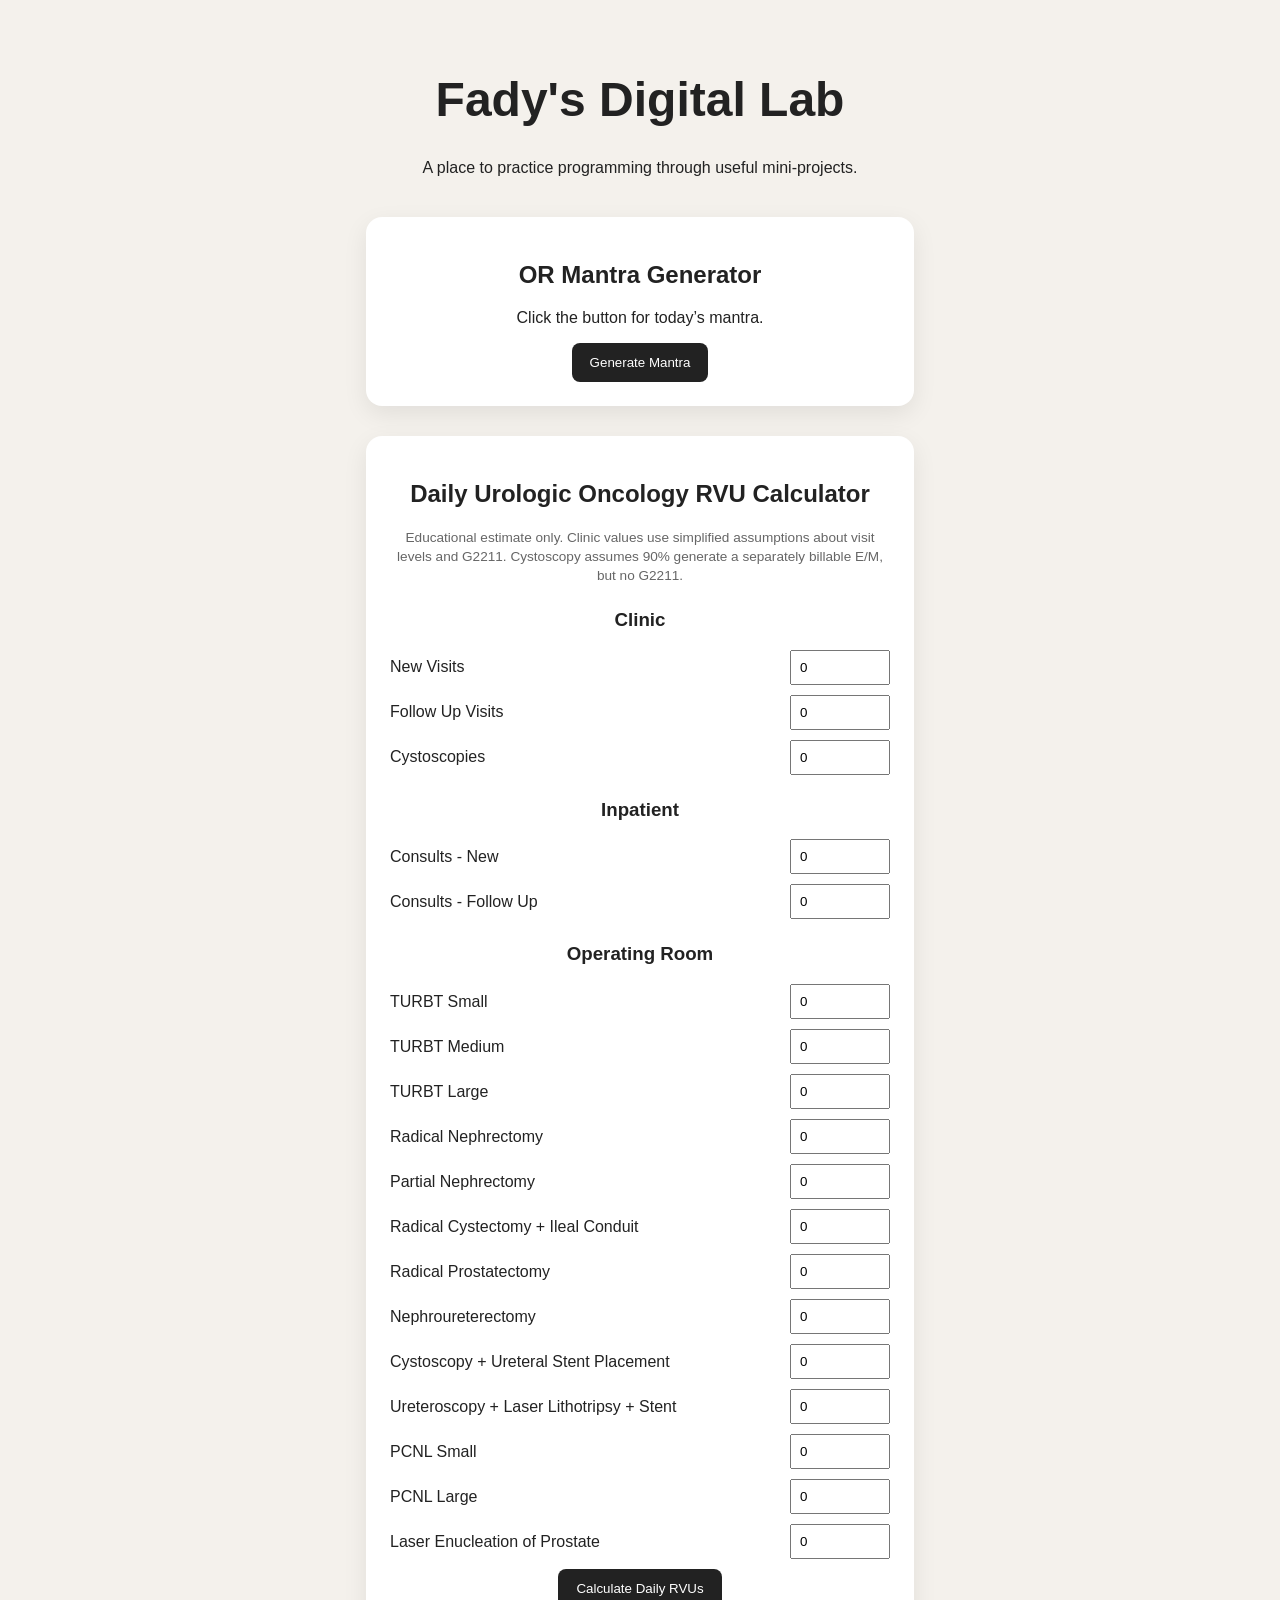
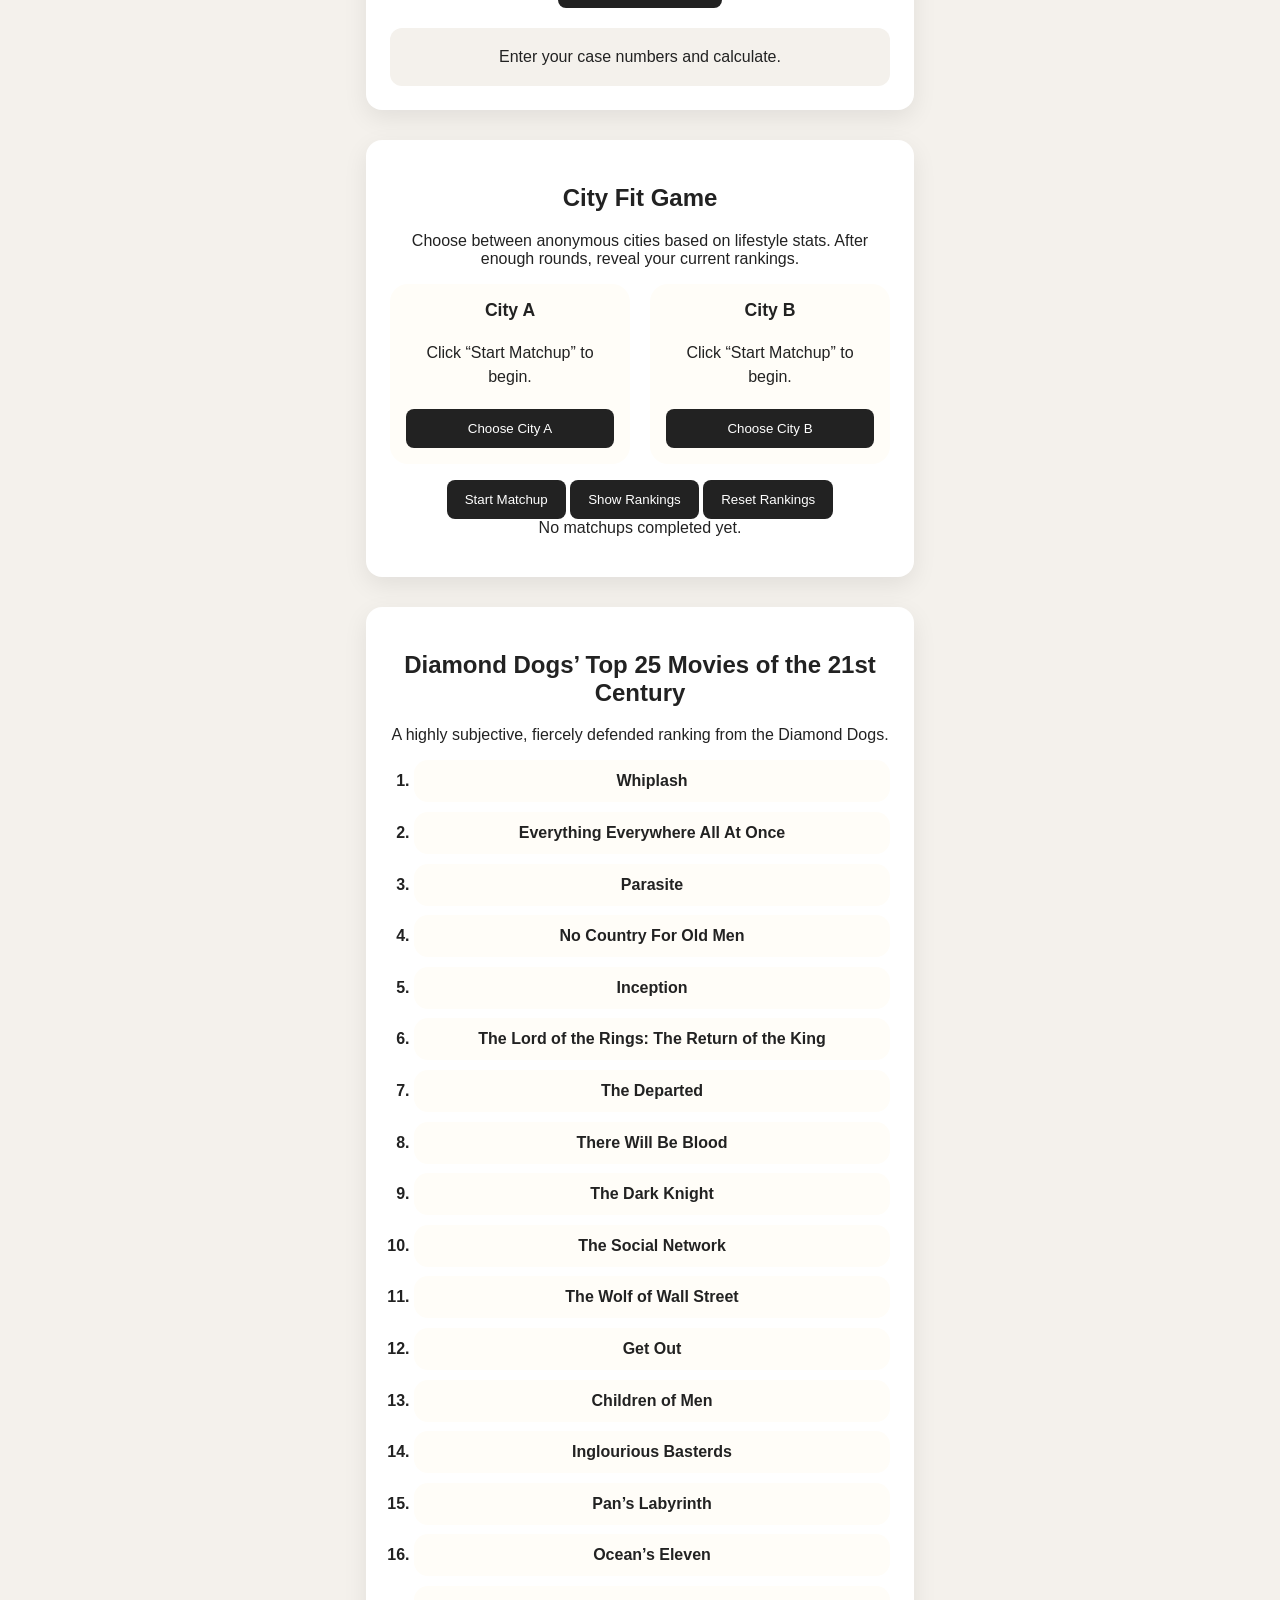
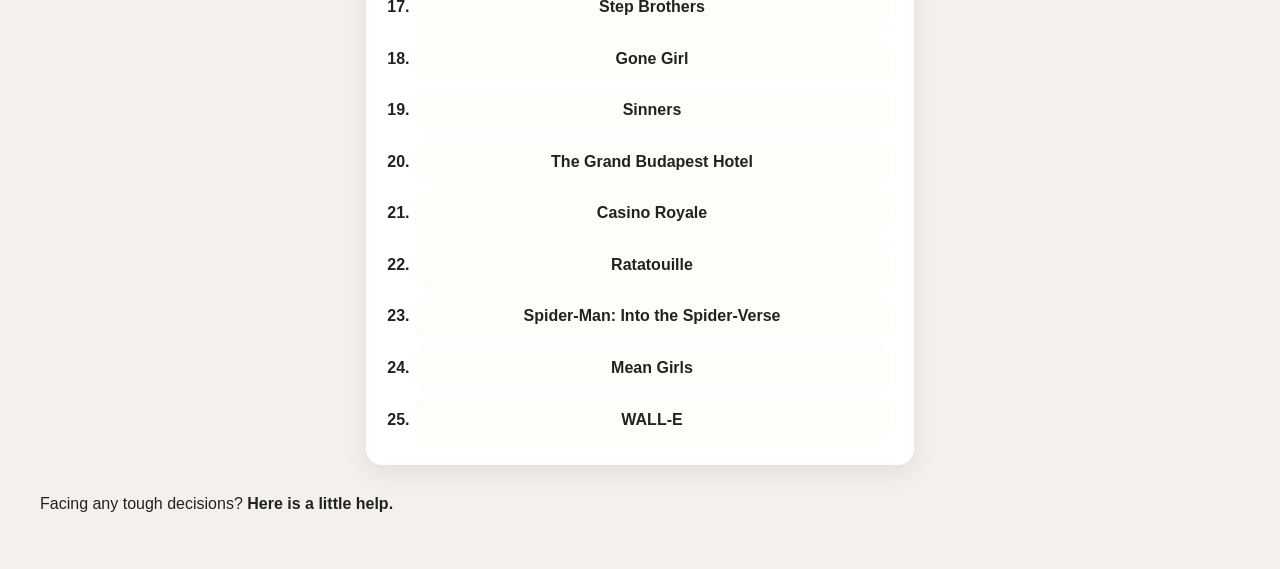
==== index.html @ 4822ea67 "Added Stent and Diamond Dogs Movies" ====
<!DOCTYPE html>
<html lang="en">
<head>
  <meta charset="UTF-8" />
  <meta name="viewport" content="width=device-width, initial-scale=1.0" />
  <title>Fady's Digital Lab</title>
  <link rel="stylesheet" href="styles.css" />
</head>
<body>
  <header>
    <h1>Fady's Digital Lab</h1>
    <p>A place to practice programming through useful mini-projects.</p>
  </header>

  <main>
<!--Mantra generator card -->
    <section class="card">
       <h2>OR Mantra Generator</h2>
       <img id="mantraImage" style="display: none;" width="300" />
       <p id="mantra">Click the button for today’s mantra.</p>
       <button onclick="generateMantra()">Generate Mantra</button>
    </section>
<!--Urologic Oncology Daily RVU Calculator card -->
    <section class="card">
  <h2>Daily Urologic Oncology RVU Calculator</h2>

  <p class="disclaimer">
    Educational estimate only. Clinic values use simplified assumptions about visit levels and G2211.
    Cystoscopy assumes 90% generate a separately billable E/M, but no G2211.
  </p>

  <h3>Clinic</h3>

  <div class="rvu-row">
    <label for="newVisits">New Visits</label>
    <input type="number" id="newVisits" value="0" min="0">
  </div>

  <div class="rvu-row">
    <label for="followUps">Follow Up Visits</label>
    <input type="number" id="followUps" value="0" min="0">
  </div>

  <div class="rvu-row">
    <label for="cystos">Cystoscopies</label>
    <input type="number" id="cystos" value="0" min="0">
  </div>

  <h3>Inpatient</h3>

  <div class="rvu-row">
    <label for="newConsults">Consults - New</label>
    <input type="number" id="newConsults" value="0" min="0">
  </div>

  <div class="rvu-row">
    <label for="followConsults">Consults - Follow Up</label>
    <input type="number" id="followConsults" value="0" min="0">
  </div>

  <h3>Operating Room</h3>

<div class="rvu-row">
  <label for="turbtSmall">TURBT Small</label>
  <input type="number" id="turbtSmall" value="0" min="0">
</div>

<div class="rvu-row">
  <label for="turbtMedium">TURBT Medium</label>
  <input type="number" id="turbtMedium" value="0" min="0">
</div>

<div class="rvu-row">
  <label for="turbtLarge">TURBT Large</label>
  <input type="number" id="turbtLarge" value="0" min="0">
</div>

<div class="rvu-row">
  <label for="radicalNeph">Radical Nephrectomy</label>
  <input type="number" id="radicalNeph" value="0" min="0">
</div>

<div class="rvu-row">
  <label for="partialNeph">Partial Nephrectomy</label>
  <input type="number" id="partialNeph" value="0" min="0">
</div>

<div class="rvu-row">
  <label for="cystectomy">Radical Cystectomy + Ileal Conduit</label>
  <input type="number" id="cystectomy" value="0" min="0">
</div>

<div class="rvu-row">
  <label for="prostatectomy">Radical Prostatectomy</label>
  <input type="number" id="prostatectomy" value="0" min="0">
</div>

<div class="rvu-row">
  <label for="nephroureterectomy">Nephroureterectomy</label>
  <input type="number" id="nephroureterectomy" value="0" min="0">
</div>

<div class="rvu-row">
  <label for="cystoscopyUreteralStent">Cystoscopy + Ureteral Stent Placement</label>
  <input type="number" id="cystoscopyUreteralStent" value="0" min="0">
</div>

<div class="rvu-row">
  <label for="ureteroscopyLaser">Ureteroscopy + Laser Lithotripsy + Stent</label>
  <input type="number" id="ureteroscopyLaser" value="0" min="0">
</div>

<div class="rvu-row">
  <label for="pcnlSmall">PCNL Small</label>
  <input type="number" id="pcnlSmall" value="0" min="0">
</div>

<div class="rvu-row">
  <label for="pcnlLarge">PCNL Large</label>
  <input type="number" id="pcnlLarge" value="0" min="0">
</div>

<div class="rvu-row">
  <label for="laserEnucleation">Laser Enucleation of Prostate</label>
  <input type="number" id="laserEnucleation" value="0" min="0">
</div>
  <button onclick="calculateDailyRVUs()">Calculate Daily RVUs</button>
 
  <div id="dailyRVUResult" class="result-box">
    Enter your case numbers and calculate.
  </div>

</section>

<!-- City Fit Game: anonymous head-to-head city comparison -->
<section class="card city-game-card">
  <div class="card-header">
    <div>
      <h2>City Fit Game</h2>
      <p class="muted">
        Choose between anonymous cities based on lifestyle stats. After enough rounds, reveal your current rankings.
      </p>
    </div>
  </div>

  <div class="city-matchup">
    <div class="city-option">
      <h3>City A</h3>
      <div id="city-a-stats" class="city-stats">
        Click “Start Matchup” to begin.
      </div>
      <button id="choose-city-a-btn" type="button" disabled>Choose City A</button>
    </div>

    <div class="city-option">
      <h3>City B</h3>
      <div id="city-b-stats" class="city-stats">
        Click “Start Matchup” to begin.
      </div>
      <button id="choose-city-b-btn" type="button" disabled>Choose City B</button>
    </div>
  </div>

  <div class="button-row">
    <button id="start-city-matchup-btn" type="button">Start Matchup</button>

    <button id="show-city-results-btn" class="secondary-button" type="button">
      Show Rankings
    </button>

    <button id="reset-city-game-btn" class="danger-button" type="button">
     Reset Rankings
    </button>
  </div>

  <div id="city-game-status" class="empty-state">
    No matchups completed yet.
  </div>

  <div id="city-results" class="city-results hidden"></div>
</section>

  </main>

    <script src="app.js"></script>
</body>

<!-- Diamond Dogs movie ranking card -->
 <section class="card movie-ranking-card">
  <div class="card-header">
    <div>
      <h2>Diamond Dogs’ Top 25 Movies of the 21st Century</h2>
      <p class="muted">
        A highly subjective, fiercely defended ranking from the Diamond Dogs.
      </p>
    </div>
  </div>

  <ol class="movie-ranking-list">
    <li><span>Whiplash</span></li>
    <li><span>Everything Everywhere All At Once</span></li>
    <li><span>Parasite</span></li>
    <li><span>No Country For Old Men</span></li>
    <li><span>Inception</span></li>
    <li><span>The Lord of the Rings: The Return of the King</span></li>
    <li><span>The Departed</span></li>
    <li><span>There Will Be Blood</span></li>
    <li><span>The Dark Knight</span></li>
    <li><span>The Social Network</span></li>
    <li><span>The Wolf of Wall Street</span></li>
    <li><span>Get Out</span></li>
    <li><span>Children of Men</span></li>
    <li><span>Inglourious Basterds</span></li>
    <li><span>Pan’s Labyrinth</span></li>
    <li><span>Ocean’s Eleven</span></li>
    <li><span>Step Brothers</span></li>
    <li><span>Gone Girl</span></li>
    <li><span>Sinners</span></li>
    <li><span>The Grand Budapest Hotel</span></li>
    <li><span>Casino Royale</span></li>
    <li><span>Ratatouille</span></li>
    <li><span>Spider-Man: Into the Spider-Verse</span></li>
    <li><span>Mean Girls</span></li>
    <li><span>WALL-E</span></li>
  </ol>
</section>

<footer class="site-footer">
  <div class="container">
    <p>Facing any tough decisions? 
      <a href="https://decision-lab.fadybaky-1.workers.dev/" target="_blank" rel="noopener noreferrer">
        Here is a little help.
      </a>
    </p> 
  </div>



</footer>
</html>
---- styles.css ----
body {
  font-family: Arial, sans-serif;
  background: #f4f1ec;
  color: #222;
  margin: 0;
  padding: 40px;
}

header {
  text-align: center;
  margin-bottom: 40px;
}

h1 {
  font-size: 3rem;
}

.card {
  background: white;
  max-width: 500px;
  margin: 30px auto;   /* ← THIS is the key line */
  padding: 24px;
  border-radius: 16px;
  box-shadow: 0 8px 24px rgba(0, 0, 0, 0.08);
  text-align: center;
}

button {
  padding: 12px 18px;
  border: none;
  border-radius: 8px;
  background: #222;
  color: white;
  cursor: pointer;
}

button:hover {
  background: #444;
}

#mantraImage {
  display: block;
  margin: 0 auto;
  width: 100%;
  max-width: 300px;
  border-radius: 12px;
  margin-bottom: 15px;
}

.rvu-row {
  display: flex;
  justify-content: space-between;
  align-items: center;
  gap: 12px;
  margin: 10px 0;
}

.rvu-row label {
  text-align: left;
  flex: 1;
}

.rvu-row input {
  width: 80px;
  padding: 8px;
}

.disclaimer {
  font-size: 0.85rem;
  color: #666;
  line-height: 1.4;
}

.result-box {
  margin-top: 20px;
  padding: 16px;
  background: #f4f1ec;
  border-radius: 12px;
  line-height: 1.6;
}

h3 {
  margin-top: 24px;
}

.city-game-card {
  grid-column: span 2;
}

.city-matchup {
  display: grid;
  grid-template-columns: 1fr 1fr;
  gap: 1.25rem;
  margin-bottom: 1rem;
}

.city-option {
  border: 1px solid var(--border);
  border-radius: 18px;
  padding: 1rem;
  background: #fffdf8;
  display: grid;
  gap: 1.25rem;
}

.city-option h3 {
  margin: 0;
  font-size: 1.1rem;
}

.city-stats {
  display: grid;
  gap: 0.5rem;
  color: var(--text);
  line-height: 1.5;
}

.city-stat-row {
  display: flex;
  justify-content: space-between;
  gap: 1rem;
  border-bottom: 1px solid var(--border);
  padding-bottom: 0.35rem;
}

.city-stat-label {
  color: var(--muted);
  font-weight: 700;
}

.city-results {
  margin-top: 1rem;
  display: grid;
  gap: 0.65rem;
}

.city-result-row {
  display: flex;
  justify-content: space-between;
  gap: 1rem;
  border: 1px solid var(--border);
  border-radius: 14px;
  padding: 0.75rem 1rem;
  background: #fffdf8;
}

@media (max-width: 800px) {
  .city-game-card {
    grid-column: span 1;
  }

  .city-matchup {
    grid-template-columns: 1fr;
  }
}

.site-footer a {
  color: var(--accent);
  font-weight: 800;
  text-decoration: none;
}

.site-footer a:hover {
  text-decoration: underline;
}

.movie-ranking-card {
  grid-column: span 2;
}

.movie-ranking-list {
  display: grid;
  gap: 0.6rem;
  margin: 0;
  padding-left: 1.5rem;
}

.movie-ranking-list li {
  padding: 0.75rem 1rem;
  border: 1px solid var(--border);
  border-radius: 14px;
  background: #fffdf8;
  font-weight: 800;
}

.movie-ranking-list li::marker {
  color: var(--accent);
  font-weight: 900;
}

.movie-ranking-list span {
  color: var(--text);
}

@media (max-width: 800px) {
  .movie-ranking-card {
    grid-column: span 1;
  }
}
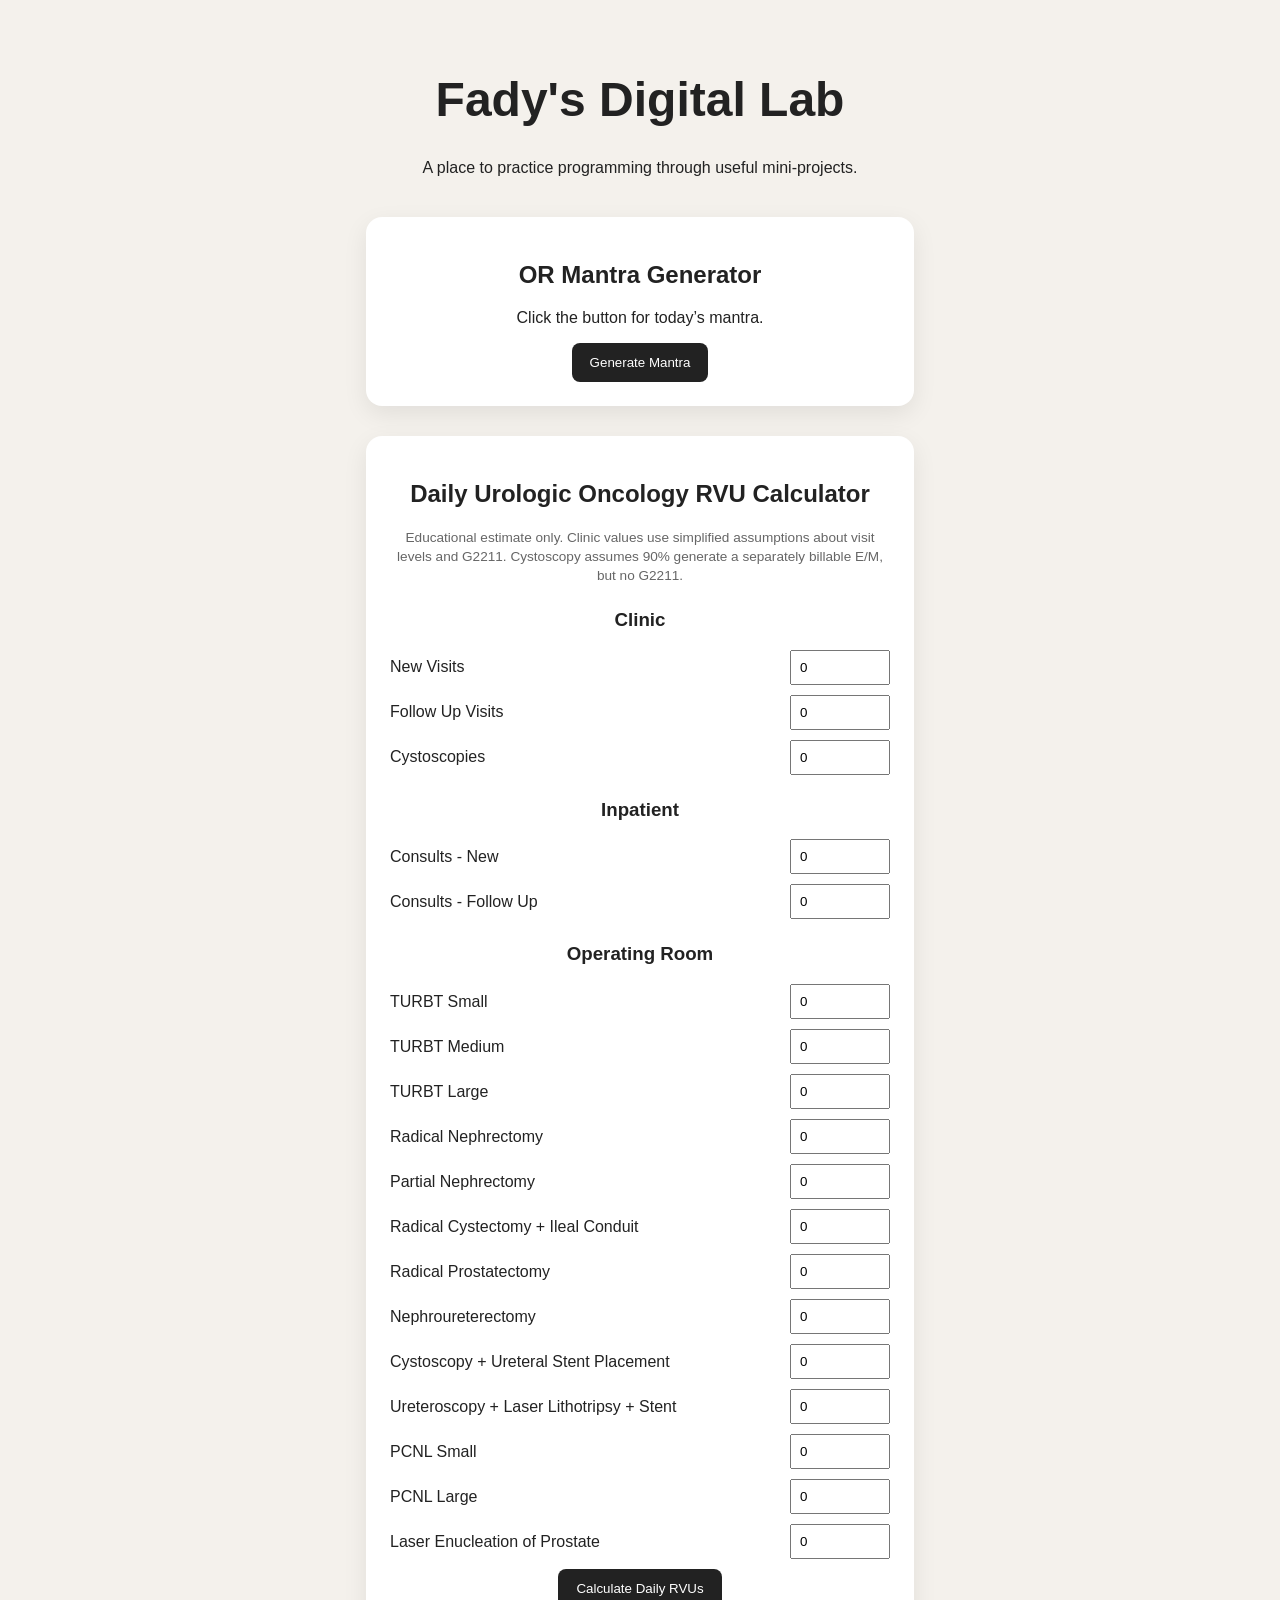
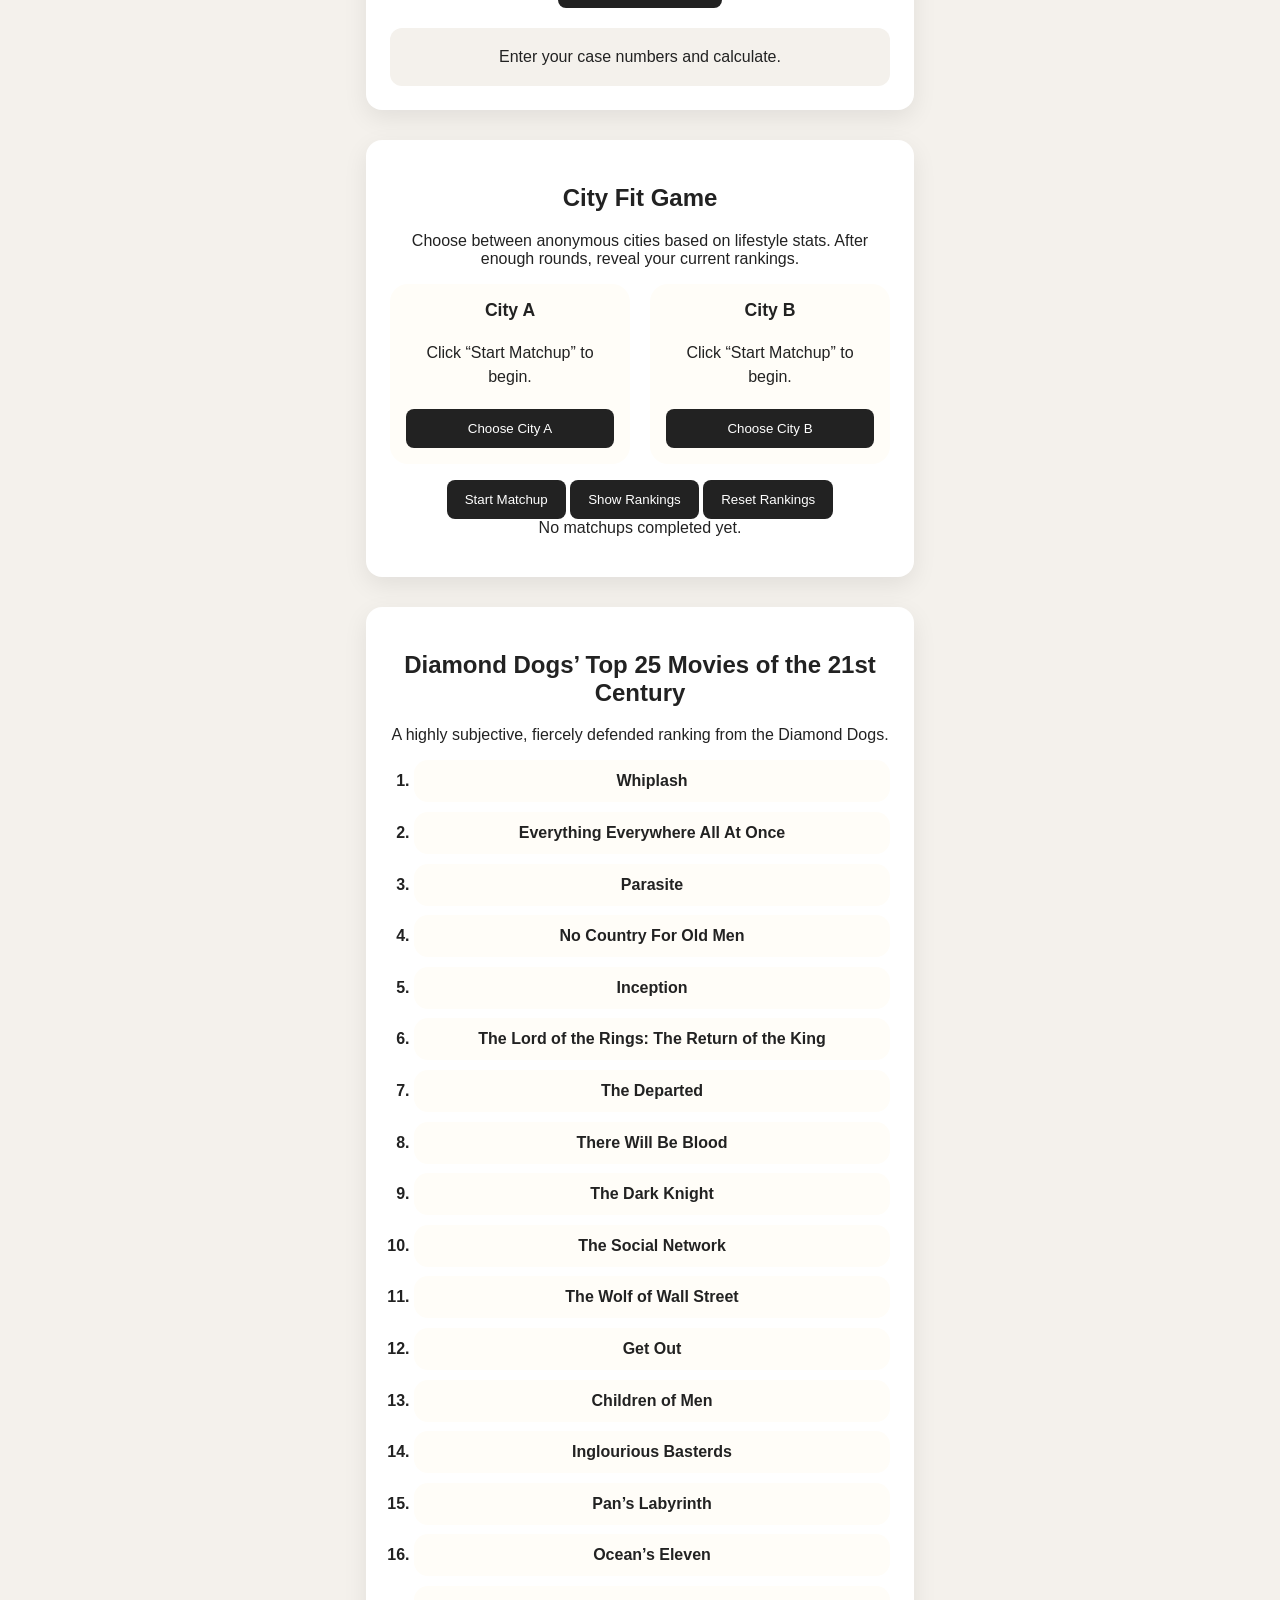
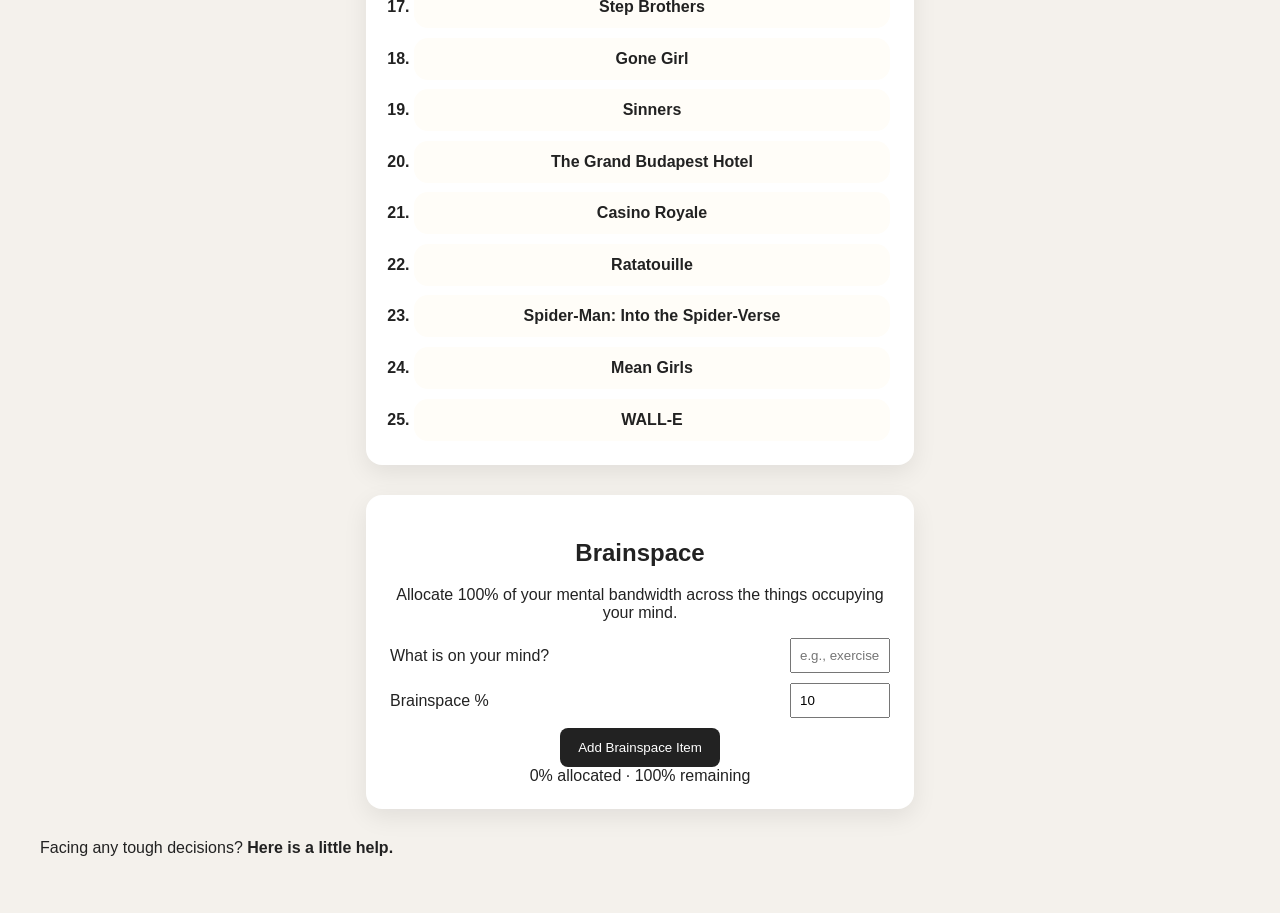
==== commit 65bbcafc: "Troubleshoot Brainspace" ====
--- a/index.html
+++ b/index.html
@@ -181,9 +181,6 @@
 </section>
 
   </main>
-
-    <script src="app.js"></script>
-</body>
 
 <!-- Diamond Dogs movie ranking card -->
  <section class="card movie-ranking-card">
@@ -225,6 +222,38 @@
   </ol>
 </section>
 
+<!-- Brainspace: mental bandwidth allocation tracker -->
+<section class="card brainspace-card">
+  <div class="card-header">
+    <div>
+      <h2>Brainspace</h2>
+      <p class="muted">
+        Allocate 100% of your mental bandwidth across the things occupying your mind.
+      </p>
+    </div>
+  </div>
+
+  <div class="brainspace-form">
+    <div class="rvu-row">
+      <label for="brainspace-name">What is on your mind?</label>
+      <input id="brainspace-name" type="text" placeholder="e.g., exercise, coding projects, summer plans" />
+    </div>
+
+    <div class="rvu-row">
+      <label for="brainspace-percent">Brainspace %</label>
+      <input id="brainspace-percent" type="number" min="1" max="100" value="10" />
+    </div>
+
+    <button id="add-brainspace-item-btn" type="button">Add Brainspace Item</button>
+  </div>
+
+  <div id="brainspace-total" class="empty-state">
+    0% allocated. Add items until your brainspace totals 100%.
+  </div>
+
+  <div id="brainspace-list" class="brainspace-list"></div>
+</section>
+
 <footer class="site-footer">
   <div class="container">
     <p>Facing any tough decisions? 
@@ -233,8 +262,9 @@
       </a>
     </p> 
   </div>
-
-
-
 </footer>
+
+  <script src="app.js"></script>
+
+</body>
 </html>
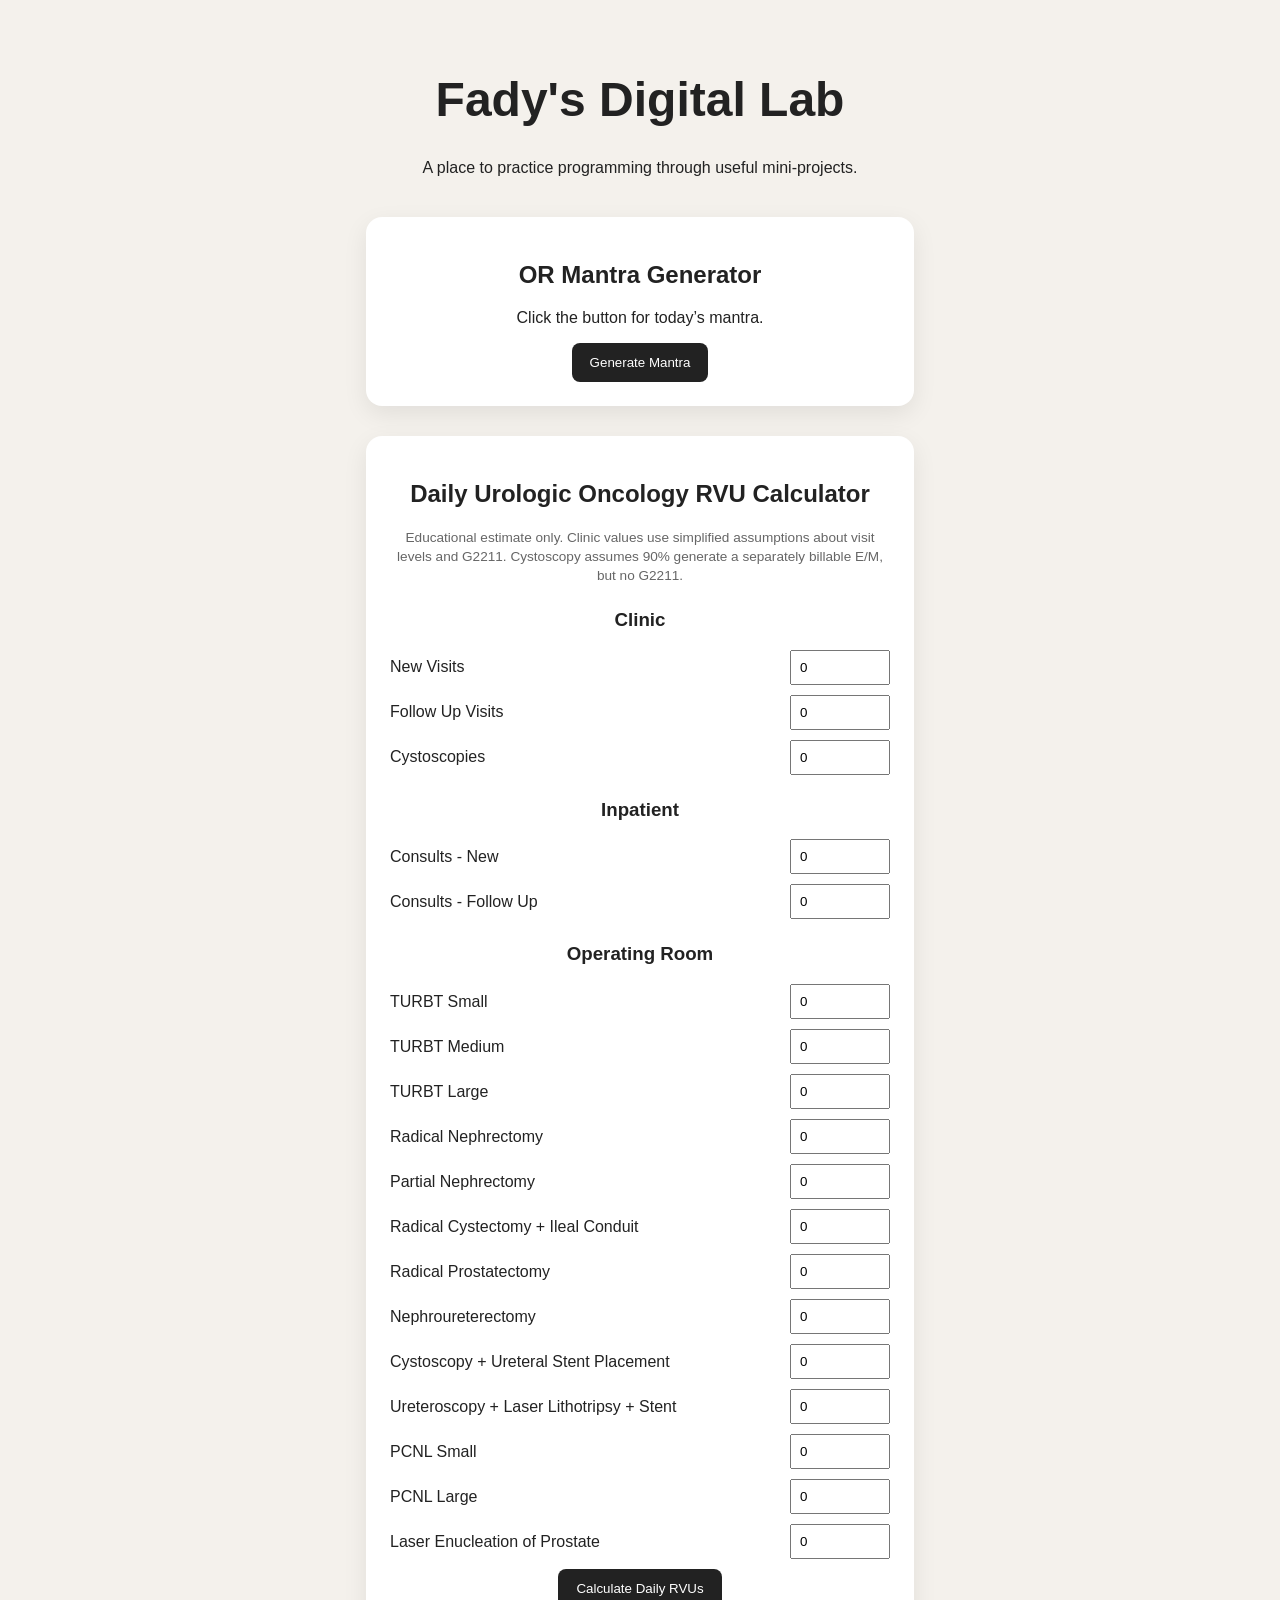
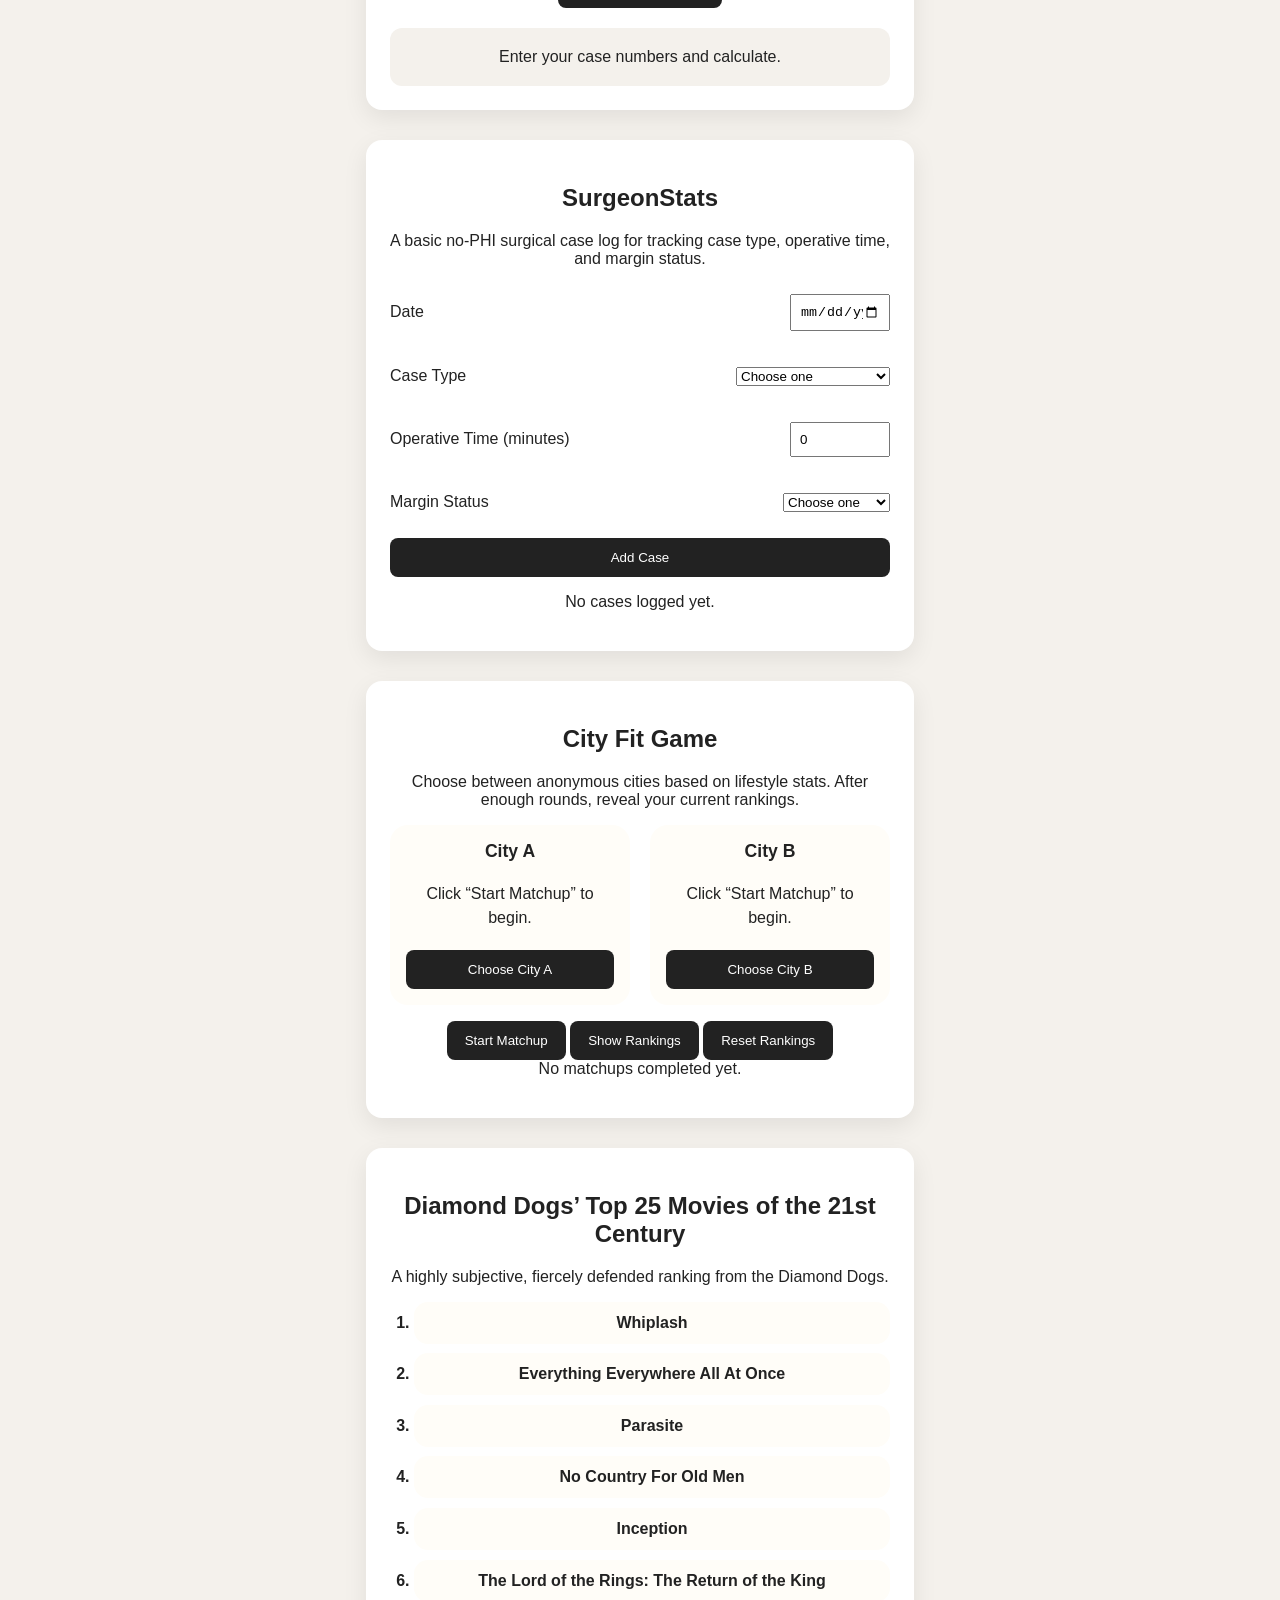
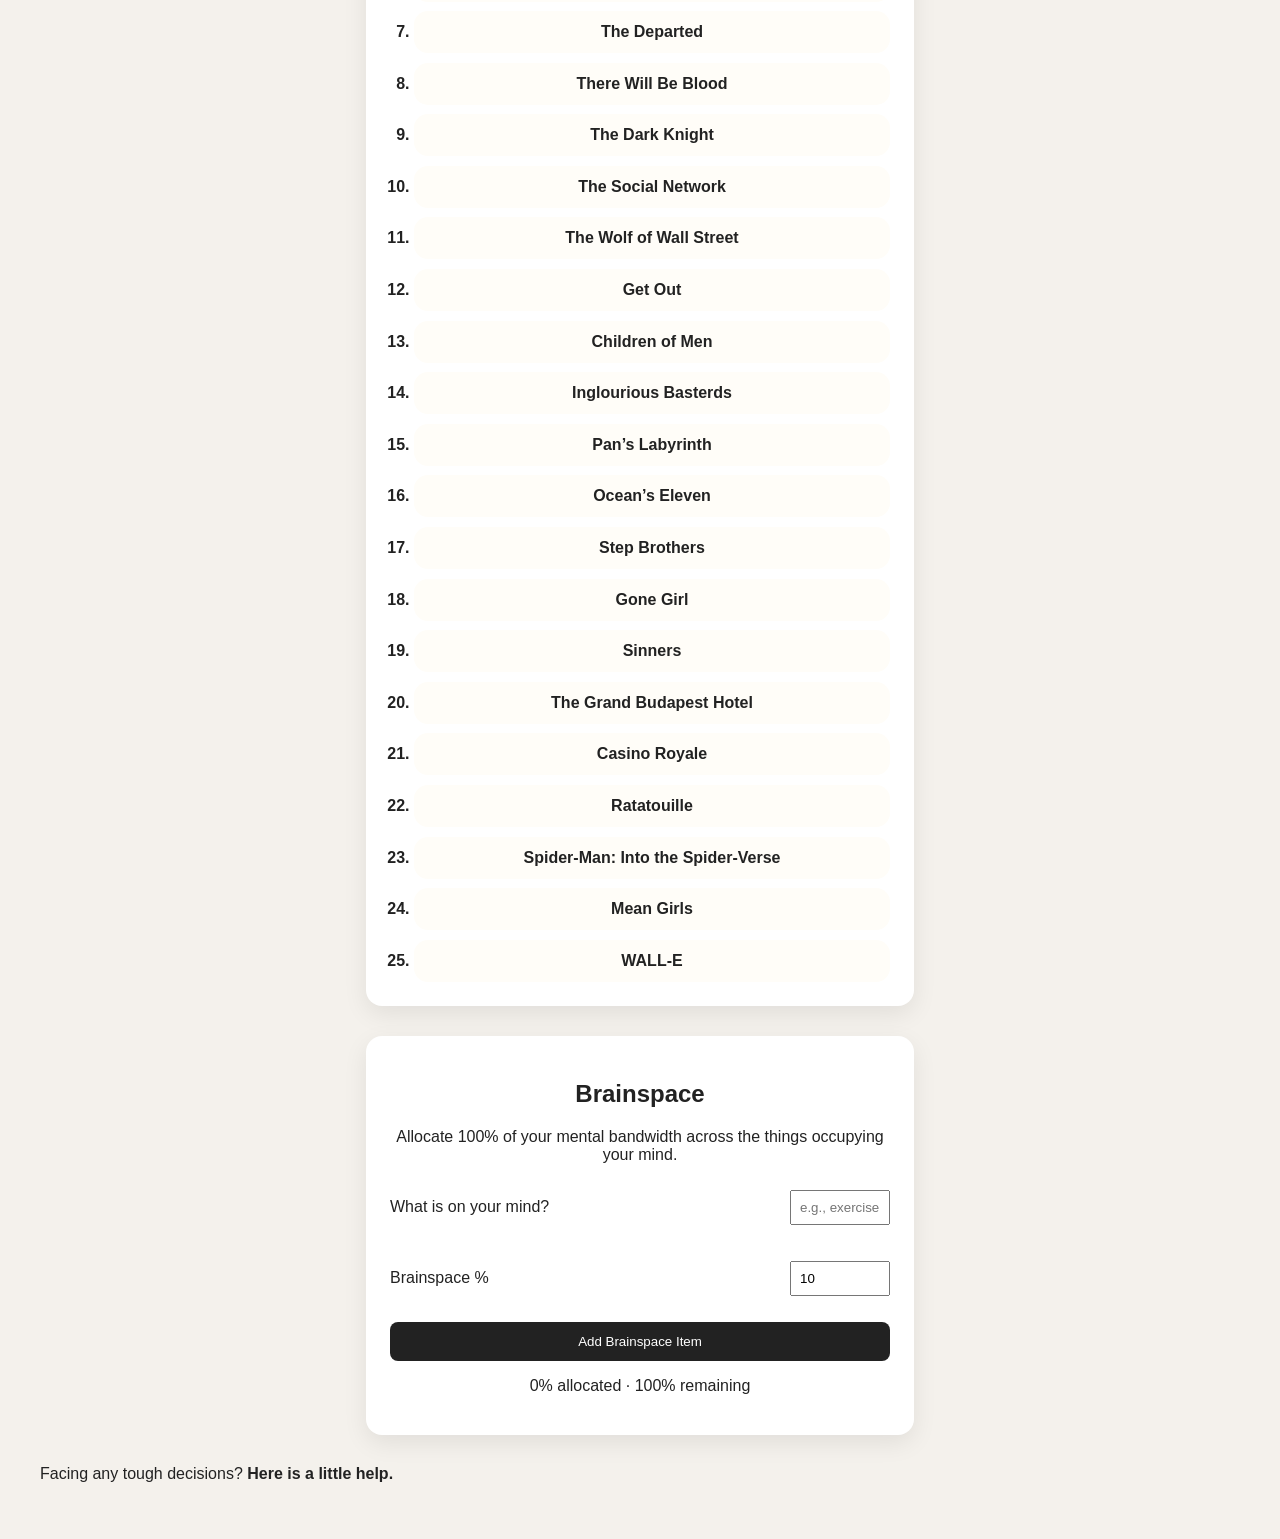
==== commit c4e67600: "Add SurgeonStats v0.1" ====
--- a/index.html
+++ b/index.html
@@ -130,6 +130,65 @@
     Enter your case numbers and calculate.
   </div>
 
+</section>
+<!-- SurgeonStats v0.1-->
+
+<!-- SurgeonStats: basic personal surgical case log -->
+<section class="card surgeonstats-card">
+  <div class="card-header">
+    <div>
+      <h2>SurgeonStats</h2>
+      <p class="muted">
+        A basic no-PHI surgical case log for tracking case type, operative time, and margin status.
+      </p>
+    </div>
+  </div>
+
+  <div class="surgeonstats-form">
+    <div class="rvu-row">
+      <label for="surgeonstats-date">Date</label>
+      <input id="surgeonstats-date" type="date" />
+    </div>
+
+    <div class="rvu-row">
+      <label for="surgeonstats-case-type">Case Type</label>
+      <select id="surgeonstats-case-type">
+        <option value="">Choose one</option>
+        <option value="Radical prostatectomy">Radical prostatectomy</option>
+        <option value="Partial nephrectomy">Partial nephrectomy</option>
+        <option value="Radical nephrectomy">Radical nephrectomy</option>
+        <option value="Radical cystectomy">Radical cystectomy</option>
+        <option value="Nephroureterectomy">Nephroureterectomy</option>
+        <option value="RPLND">RPLND</option>
+        <option value="Adrenalectomy">Adrenalectomy</option>
+        <option value="Other">Other</option>
+      </select>
+    </div>
+
+    <div class="rvu-row">
+      <label for="surgeonstats-op-time">Operative Time (minutes)</label>
+      <input id="surgeonstats-op-time" type="number" min="0" value="0" />
+    </div>
+
+    <div class="rvu-row">
+      <label for="surgeonstats-margin-status">Margin Status</label>
+      <select id="surgeonstats-margin-status">
+        <option value="">Choose one</option>
+        <option value="Negative">Negative</option>
+        <option value="Positive">Positive</option>
+        <option value="Not applicable">Not applicable</option>
+        <option value="Pending">Pending</option>
+      </select>
+    </div>
+
+    <button id="add-surgeonstats-case-btn" type="button">Add Case</button>
+  </div>
+
+  <div id="surgeonstats-summary" class="empty-state">
+    No cases logged yet.
+  </div>
+
+  <div id="surgeonstats-list" class="surgeonstats-list"></div>
 </section>
 
 <!-- City Fit Game: anonymous head-to-head city comparison -->
--- a/styles.css
+++ b/styles.css
@@ -83,6 +83,57 @@
   margin-top: 24px;
 }
 
+.surgeonstats-card {
+  grid-column: span 2;
+}
+
+.surgeonstats-form {
+  display: grid;
+  gap: 1rem;
+  margin-bottom: 1rem;
+}
+
+.surgeonstats-list {
+  display: grid;
+  gap: 0.75rem;
+  margin-top: 1rem;
+}
+
+.surgeonstats-case {
+  border: 1px solid var(--border);
+  border-radius: 16px;
+  padding: 0.9rem 1rem;
+  background: #fffdf8;
+}
+
+.surgeonstats-case-topline {
+  display: flex;
+  justify-content: space-between;
+  gap: 1rem;
+  font-weight: 900;
+  margin-bottom: 0.4rem;
+}
+
+.surgeonstats-case-meta {
+  color: var(--muted);
+  line-height: 1.5;
+}
+
+@media (max-width: 800px) {
+  .surgeonstats-card {
+    grid-column: span 1;
+  }
+}
+
+.surgeonstats-card ul {
+  margin: 0.5rem 0 0;
+  padding-left: 1.25rem;
+}
+
+.surgeonstats-card li {
+  margin-bottom: 0.25rem;
+}
+
 .city-game-card {
   grid-column: span 2;
 }
@@ -196,4 +247,59 @@
   .movie-ranking-card {
     grid-column: span 1;
   }
+}
+
+.brainspace-card {
+  grid-column: span 2;
+}
+
+.brainspace-form {
+  display: grid;
+  gap: 1rem;
+  margin-bottom: 1rem;
+}
+
+.brainspace-list {
+  display: grid;
+  gap: 0.75rem;
+  margin-top: 1rem;
+}
+
+.brainspace-item {
+  border: 1px solid var(--border);
+  border-radius: 16px;
+  padding: 0.9rem 1rem;
+  background: #fffdf8;
+}
+
+.brainspace-item-topline {
+  display: flex;
+  justify-content: space-between;
+  gap: 1rem;
+  font-weight: 900;
+  margin-bottom: 0.5rem;
+}
+
+.brainspace-bar-track {
+  height: 12px;
+  background: var(--accent-light);
+  border-radius: 999px;
+  overflow: hidden;
+}
+
+.brainspace-bar-fill {
+  height: 100%;
+  background: var(--accent);
+  border-radius: 999px;
+}
+
+@media (max-width: 800px) {
+  .brainspace-card {
+    grid-column: span 1;
+  }
+
+.brainspace-item button {
+  margin-top: 0.75rem;
+}
+ 
 }
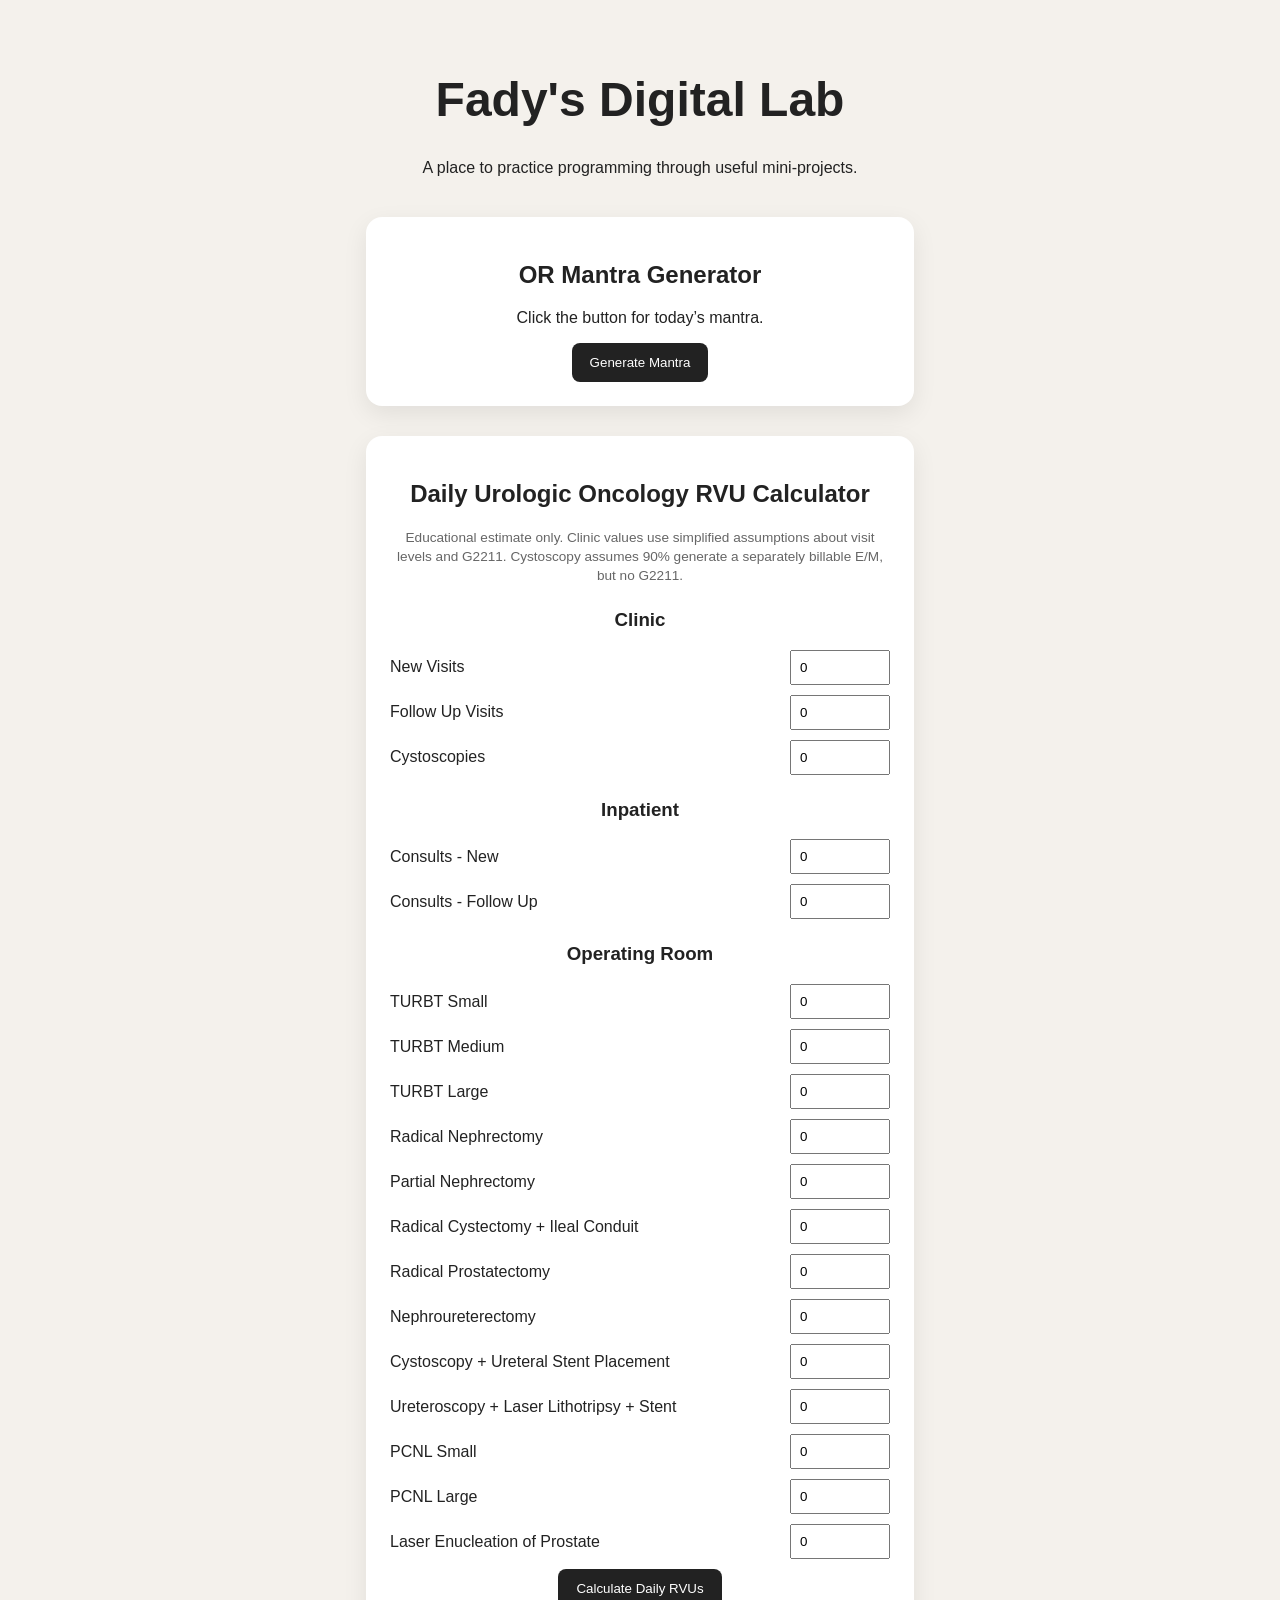
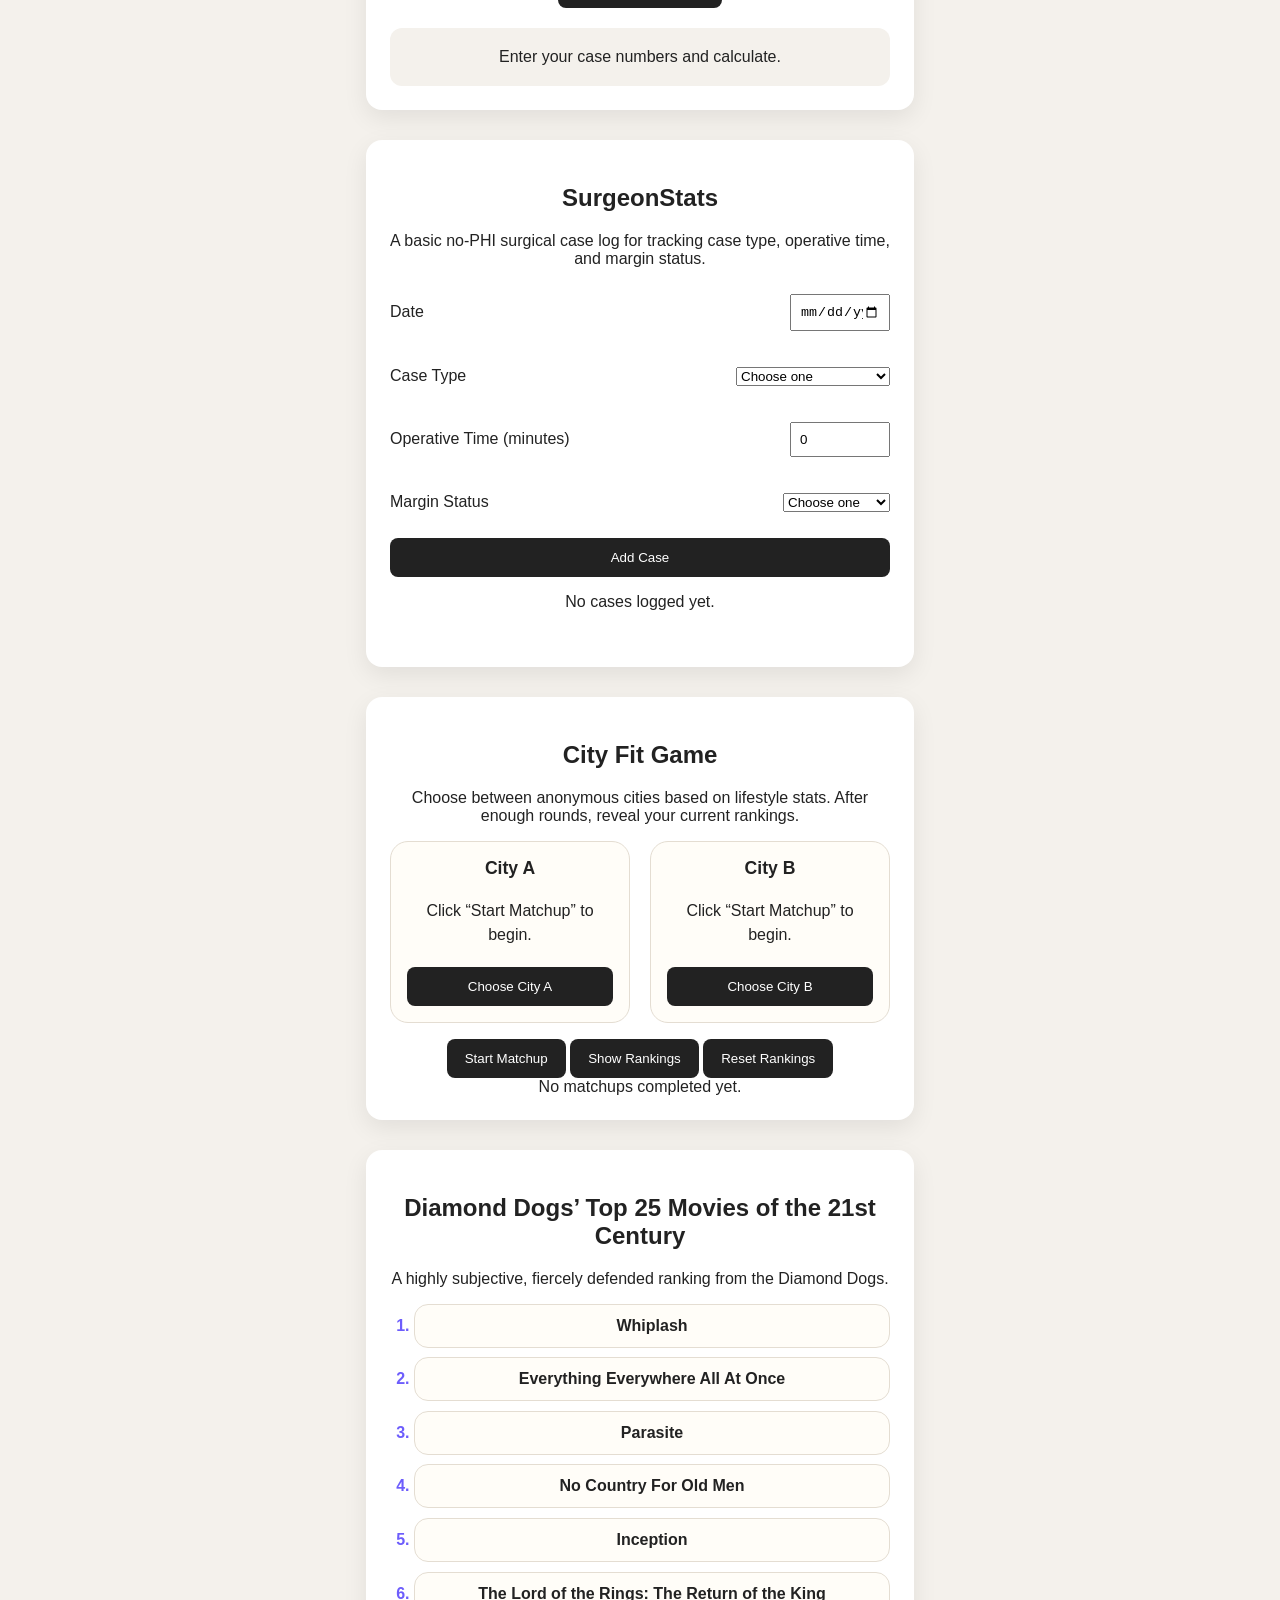
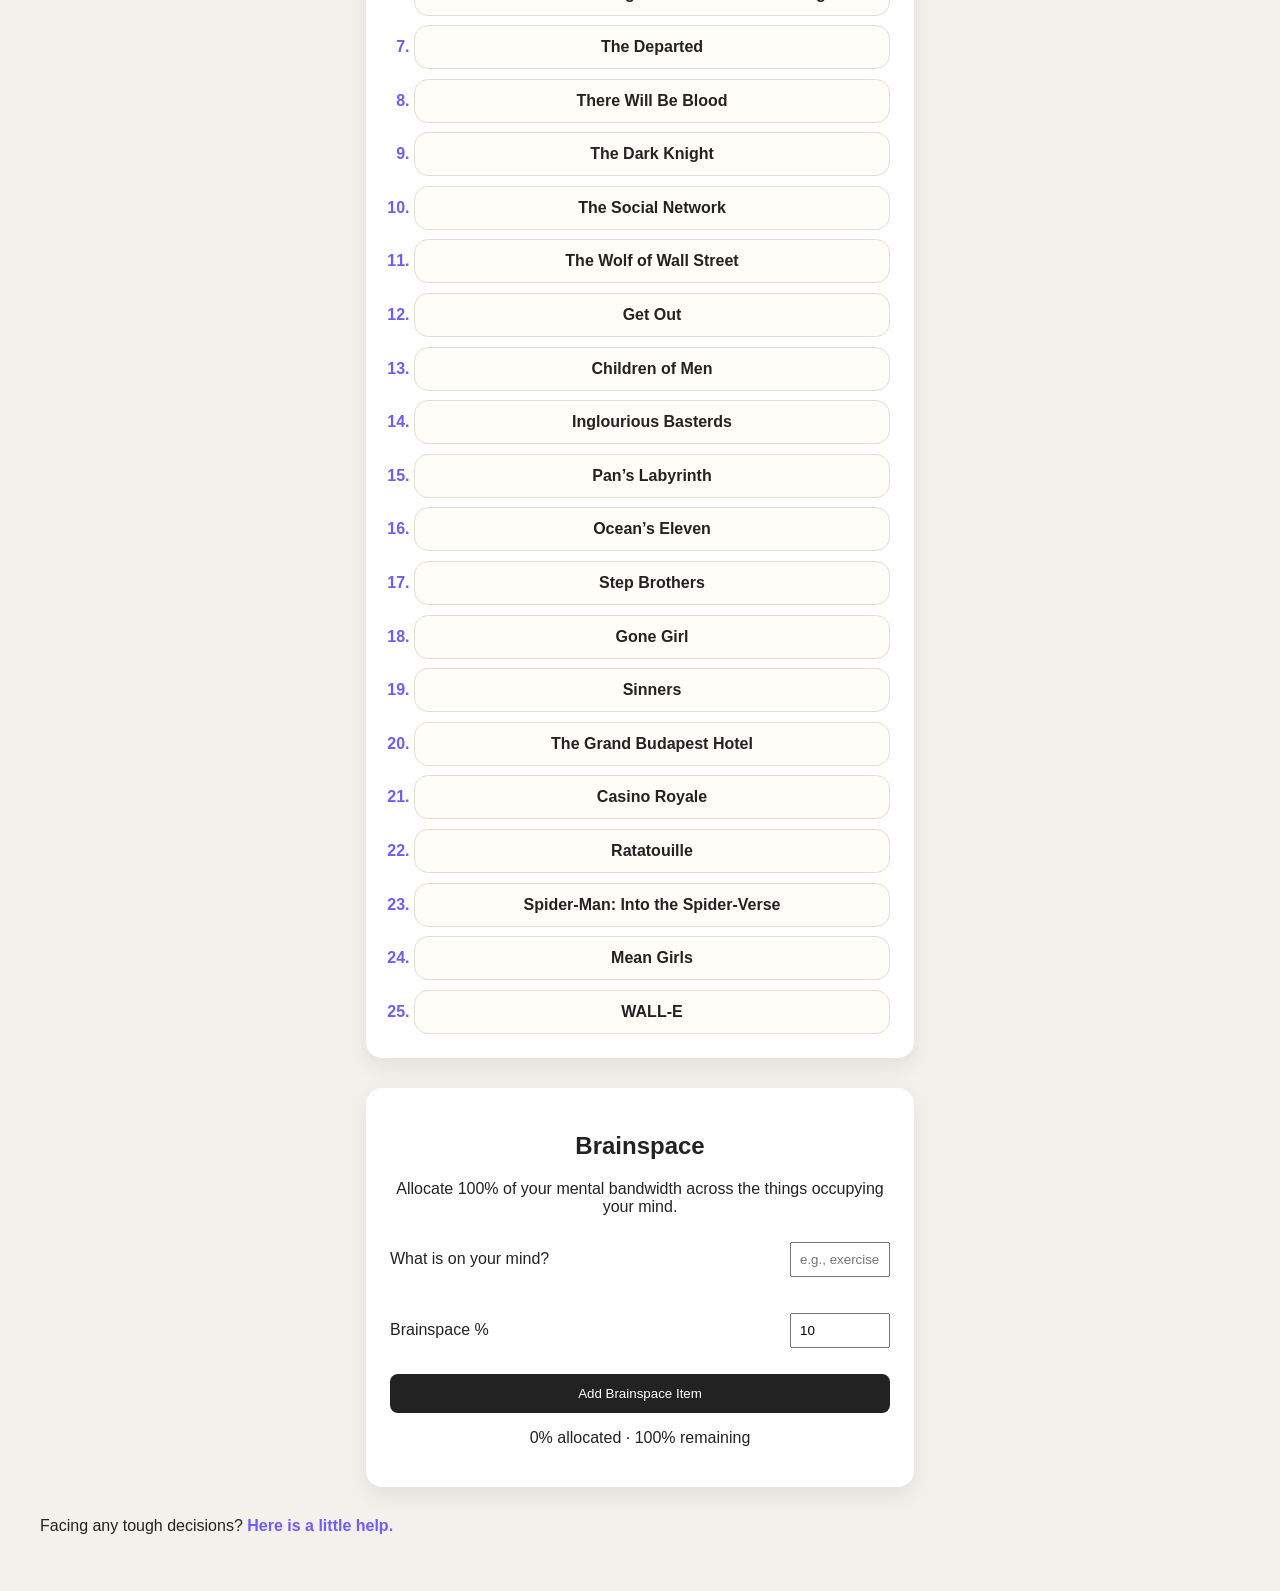
==== commit 99e66178: "update" ====
--- a/index.html
+++ b/index.html
@@ -188,6 +188,8 @@
     No cases logged yet.
   </div>
 
+  <div id="surgeonstats-dashboard" class="surgeonstats-dashboard"></div>
+
   <div id="surgeonstats-list" class="surgeonstats-list"></div>
 </section>
 
@@ -238,8 +240,6 @@
 
   <div id="city-results" class="city-results hidden"></div>
 </section>
-
-  </main>
 
 <!-- Diamond Dogs movie ranking card -->
  <section class="card movie-ranking-card">
@@ -313,6 +313,8 @@
   <div id="brainspace-list" class="brainspace-list"></div>
 </section>
 
+  </main>
+
 <footer class="site-footer">
   <div class="container">
     <p>Facing any tough decisions? 
@@ -326,4 +328,4 @@
   <script src="app.js"></script>
 
 </body>
-</html>+</html>
--- a/styles.css
+++ b/styles.css
@@ -1,3 +1,11 @@
+:root {
+  --accent: #6d5dfc;
+  --accent-light: #e8e5ff;
+  --border: #e4ddd2;
+  --muted: #666;
+  --text: #222;
+}
+
 body {
   font-family: Arial, sans-serif;
   background: #f4f1ec;
@@ -38,6 +46,10 @@
   background: #444;
 }
 
+.hidden {
+  display: none !important;
+}
+
 #mantraImage {
   display: block;
   margin: 0 auto;
@@ -93,6 +105,67 @@
   margin-bottom: 1rem;
 }
 
+.surgeonstats-dashboard {
+  display: grid;
+  gap: 1rem;
+  margin-top: 1rem;
+  text-align: left;
+}
+
+.surgeonstats-metric-grid {
+  display: grid;
+  grid-template-columns: repeat(2, 1fr);
+  gap: 0.75rem;
+}
+
+.surgeonstats-metric {
+  border: 1px solid var(--border);
+  border-radius: 14px;
+  padding: 0.9rem 1rem;
+  background: #fffdf8;
+}
+
+.surgeonstats-metric-label {
+  color: var(--muted);
+  font-size: 0.85rem;
+  font-weight: 700;
+  margin-bottom: 0.35rem;
+}
+
+.surgeonstats-metric-value {
+  color: var(--text);
+  font-size: 1.4rem;
+  font-weight: 900;
+}
+
+.surgeonstats-analytics-grid {
+  display: grid;
+  gap: 0.75rem;
+}
+
+.surgeonstats-analytics-panel {
+  border: 1px solid var(--border);
+  border-radius: 14px;
+  padding: 0.9rem 1rem;
+  background: #fffdf8;
+}
+
+.surgeonstats-analytics-panel h3 {
+  margin: 0 0 0.75rem;
+}
+
+.surgeonstats-stat-row {
+  display: flex;
+  justify-content: space-between;
+  gap: 1rem;
+  border-bottom: 1px solid var(--border);
+  padding: 0.45rem 0;
+}
+
+.surgeonstats-stat-row:last-child {
+  border-bottom: none;
+}
+
 .surgeonstats-list {
   display: grid;
   gap: 0.75rem;
@@ -123,6 +196,10 @@
   .surgeonstats-card {
     grid-column: span 1;
   }
+
+  .surgeonstats-metric-grid {
+    grid-template-columns: 1fr;
+  }
 }
 
 .surgeonstats-card ul {
@@ -132,6 +209,10 @@
 
 .surgeonstats-card li {
   margin-bottom: 0.25rem;
+}
+
+.surgeonstats-case button {
+  margin-top: 0.75rem;
 }
 
 .city-game-card {
@@ -302,4 +383,11 @@
   margin-top: 0.75rem;
 }
  
-}+}
+
+.brainspace-actions {
+  display: flex;
+  gap: 0.5rem;
+  margin-top: 0.75rem;
+  flex-wrap: wrap;
+}
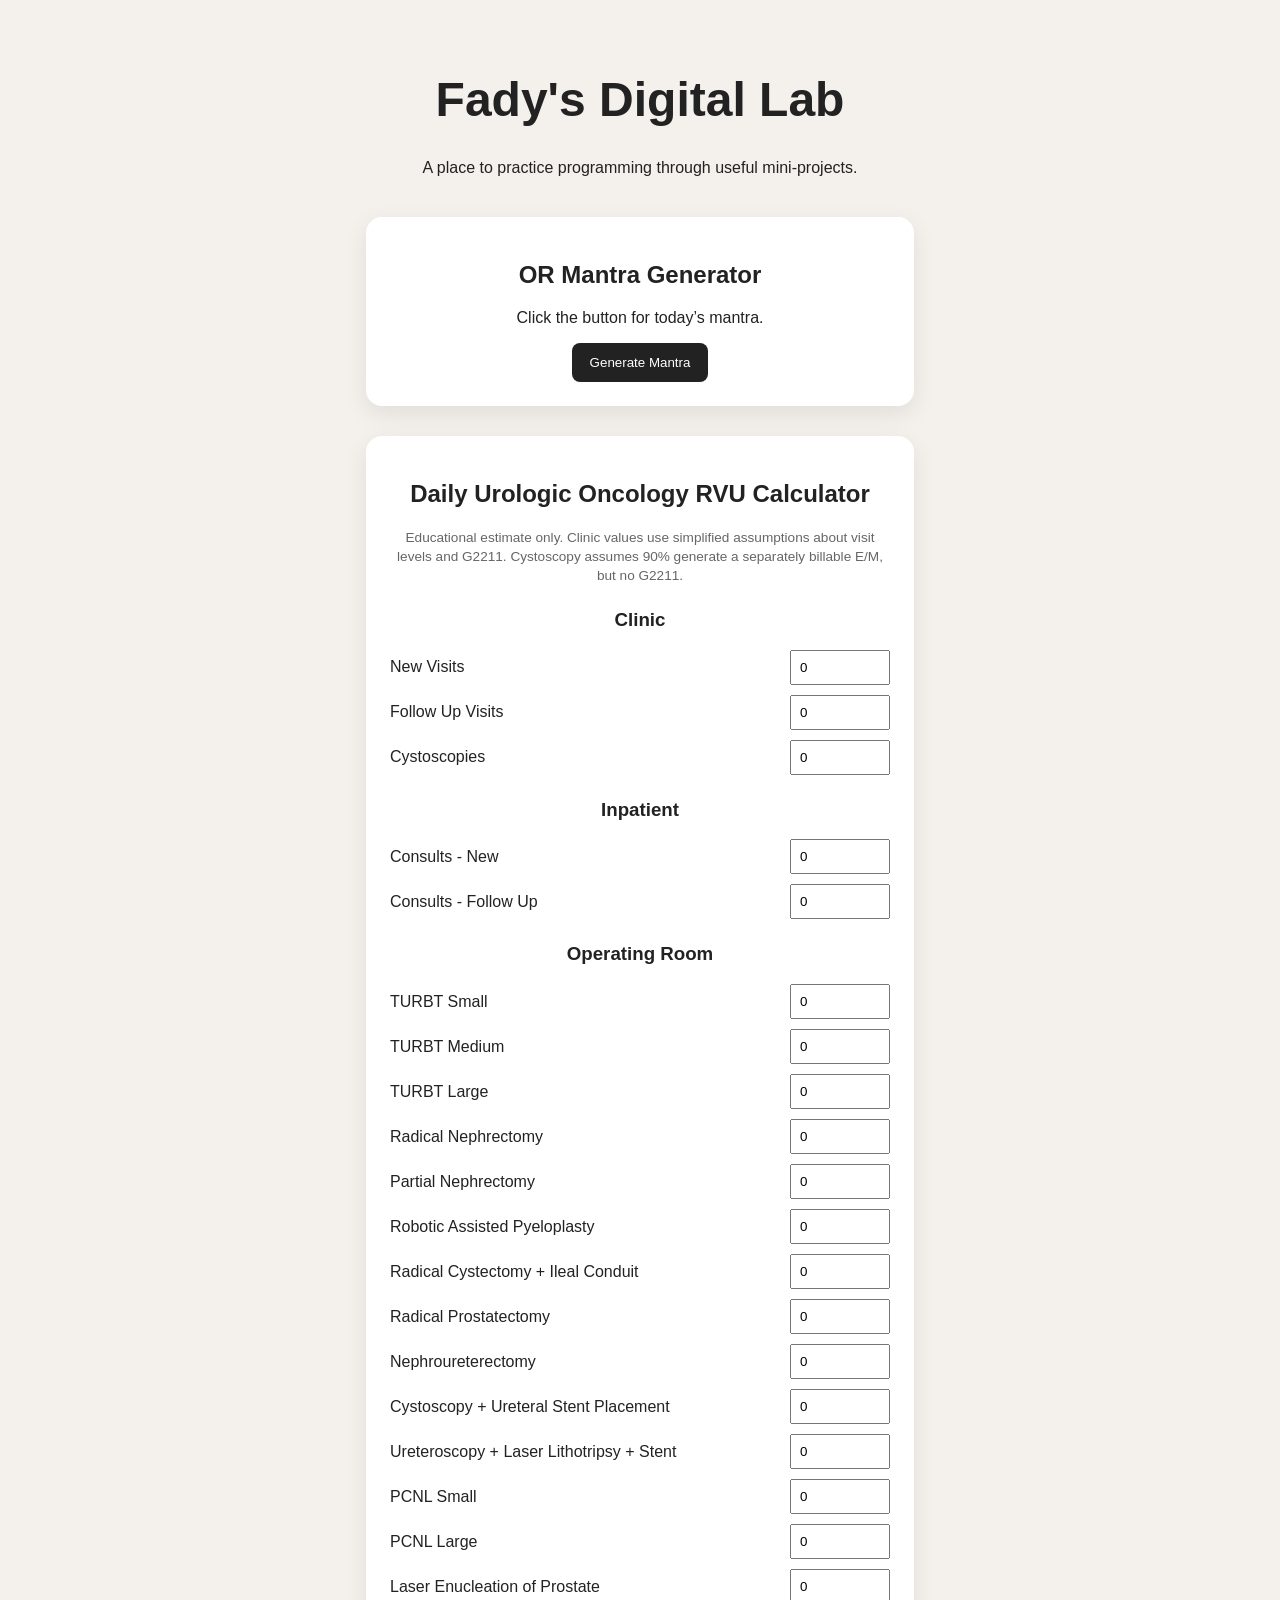
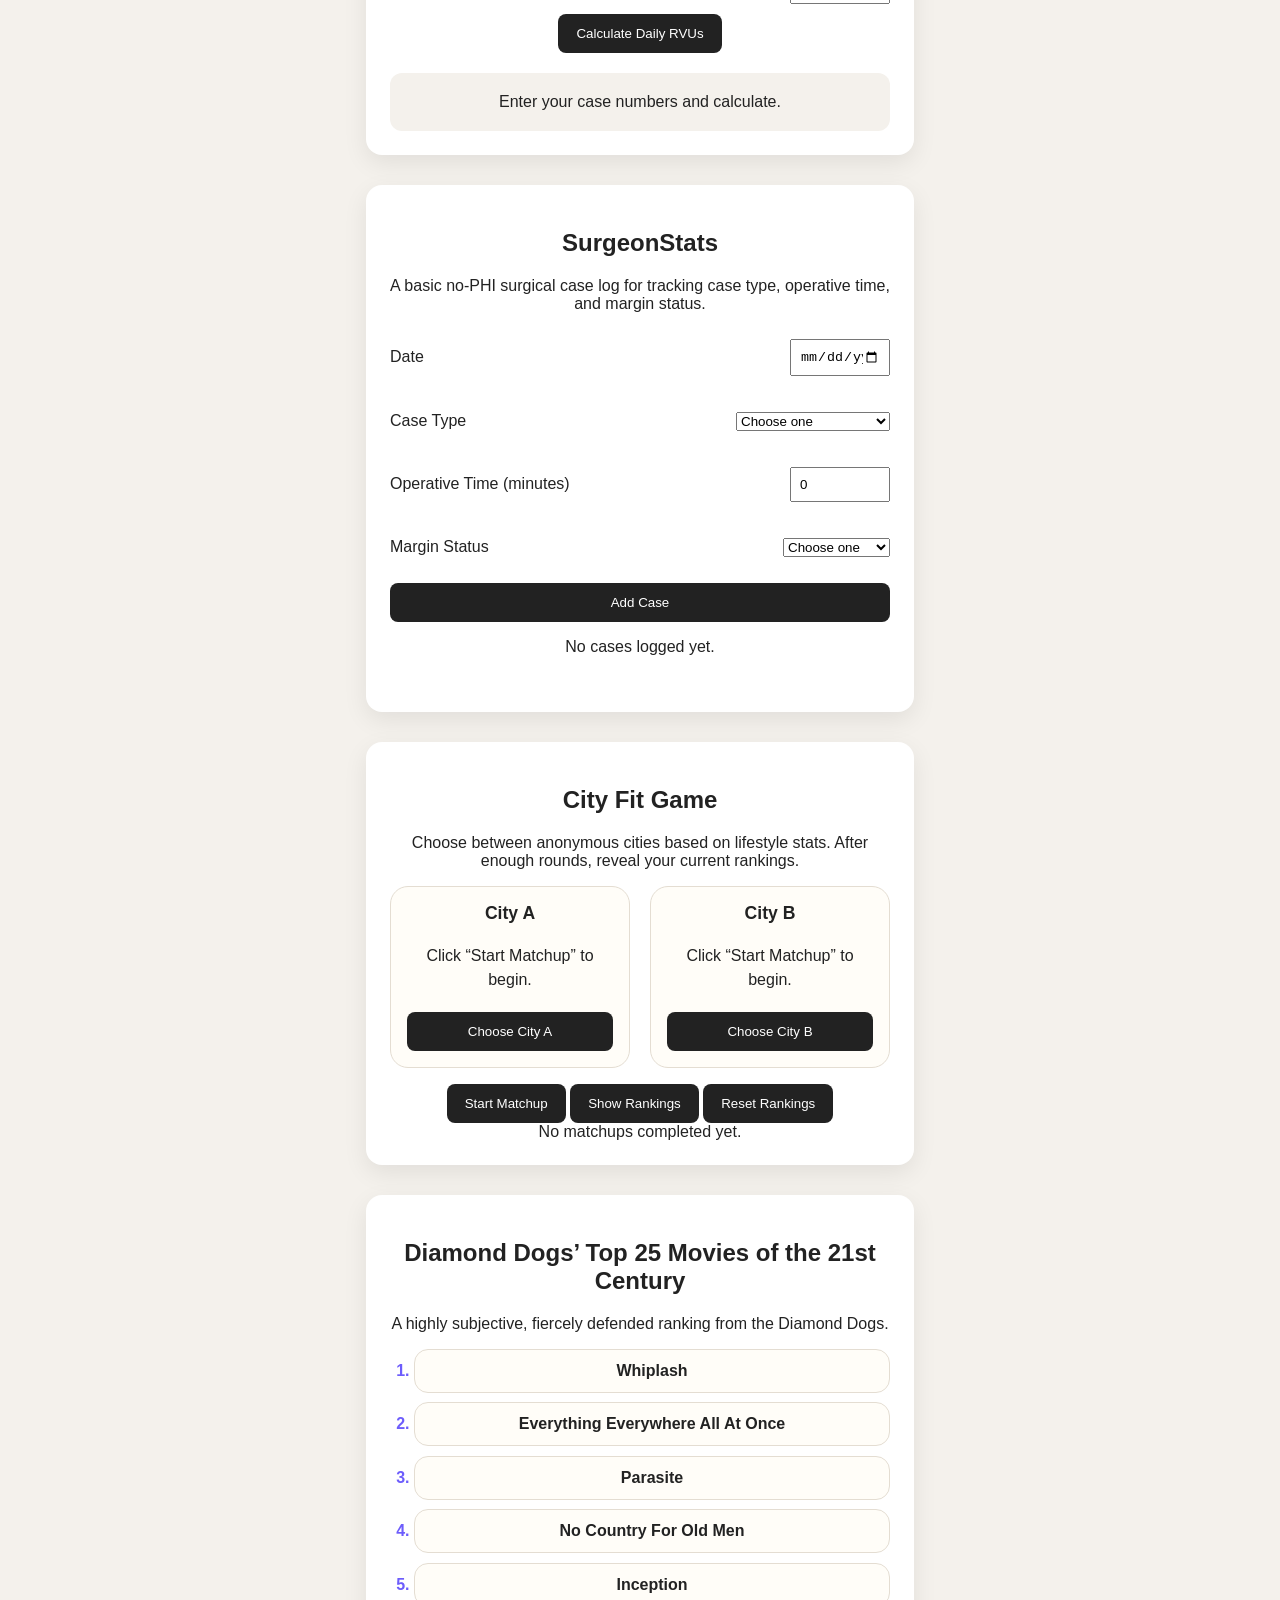
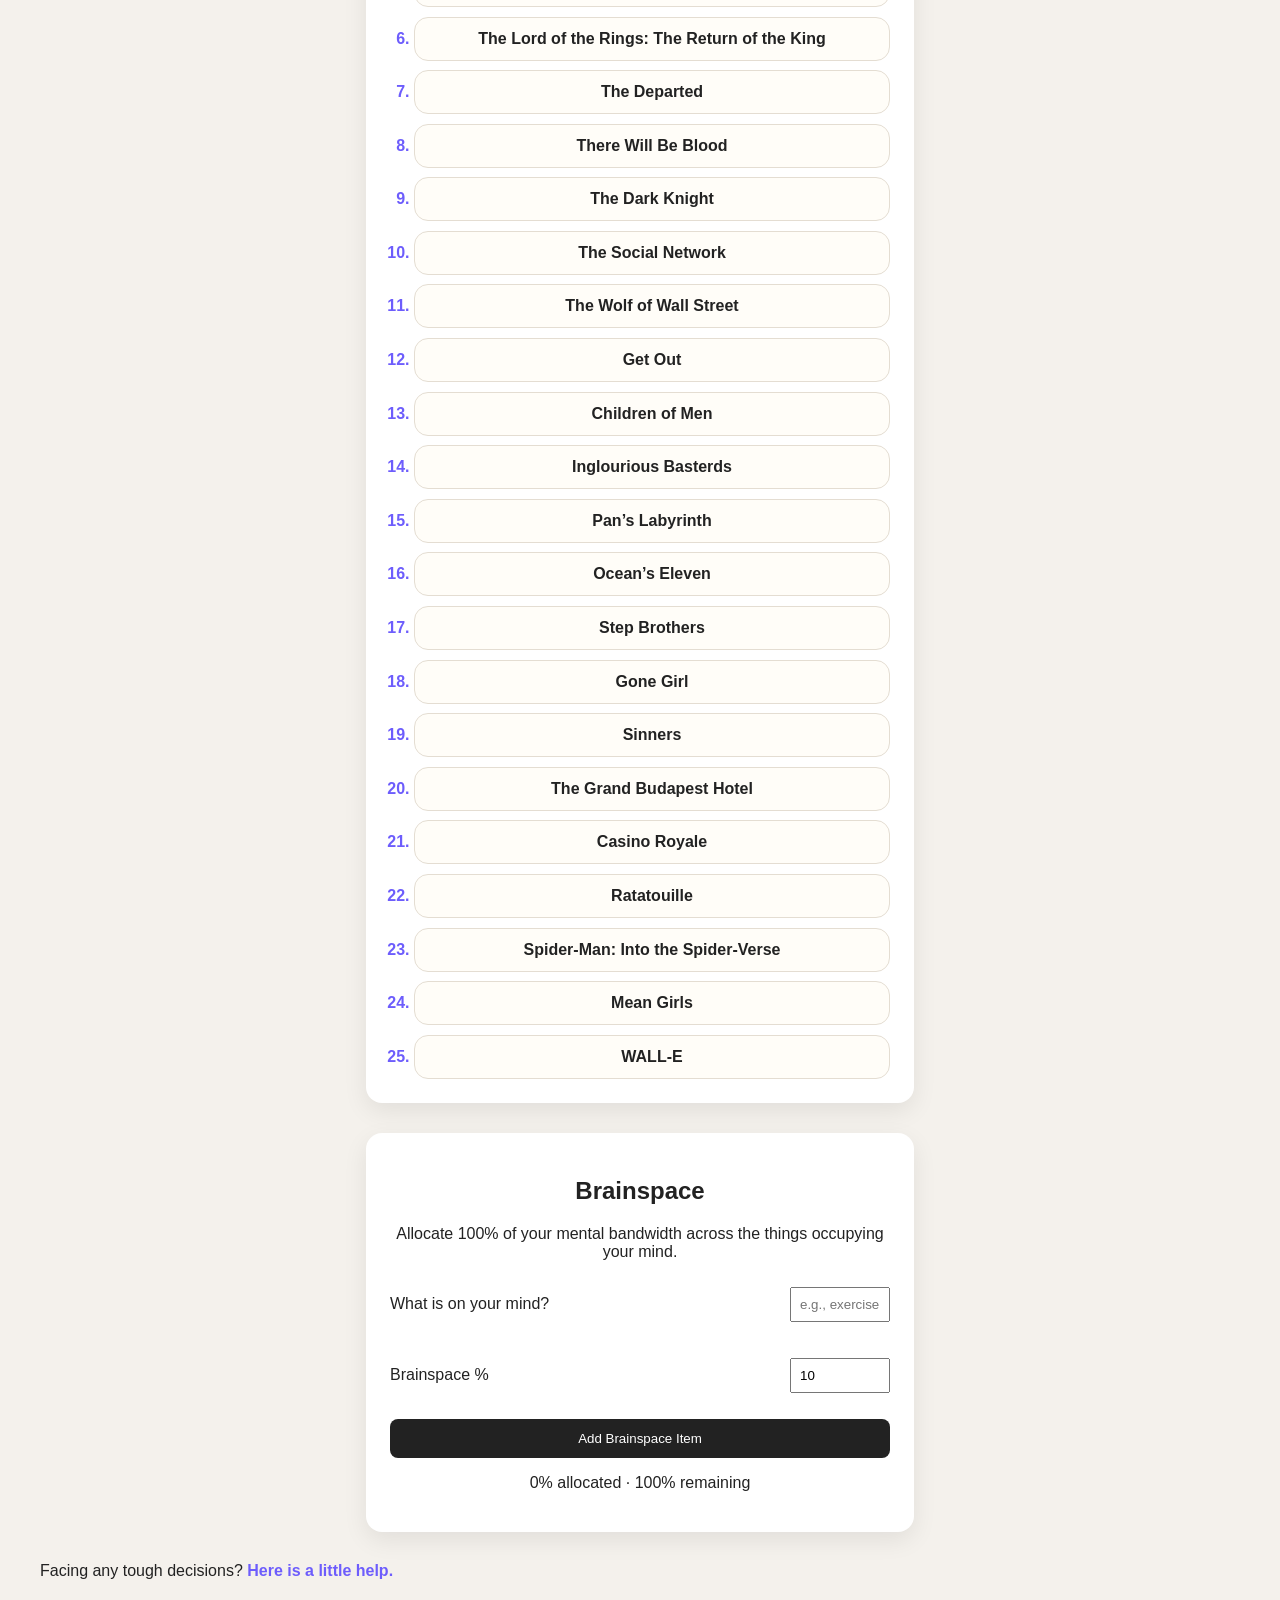
==== commit a7cd71ea: "Add robotic assisted pyeloplasty to daily RVU calculator" ====
--- a/index.html
+++ b/index.html
@@ -83,6 +83,11 @@
 <div class="rvu-row">
   <label for="partialNeph">Partial Nephrectomy</label>
   <input type="number" id="partialNeph" value="0" min="0">
+</div>
+
+<div class="rvu-row">
+  <label for="roboticPyeloplasty">Robotic Assisted Pyeloplasty</label>
+  <input type="number" id="roboticPyeloplasty" value="0" min="0">
 </div>
 
 <div class="rvu-row">
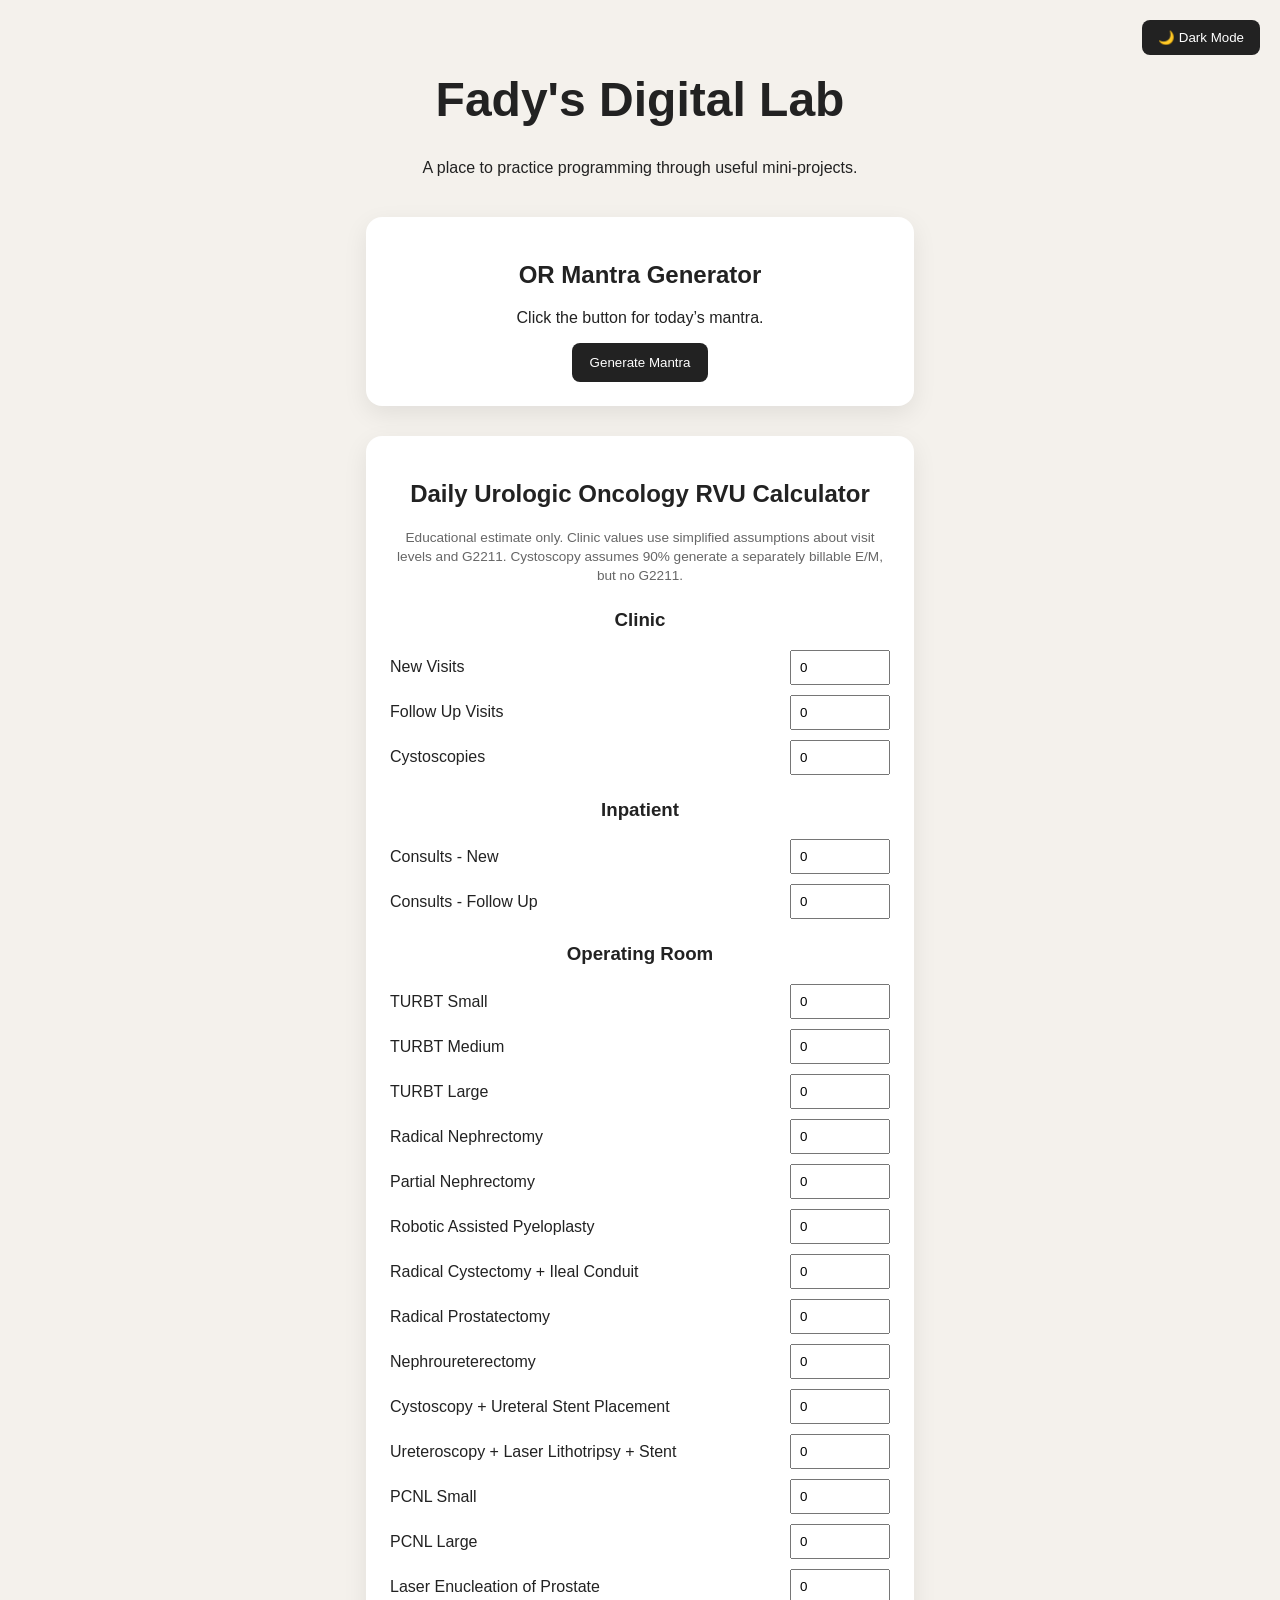
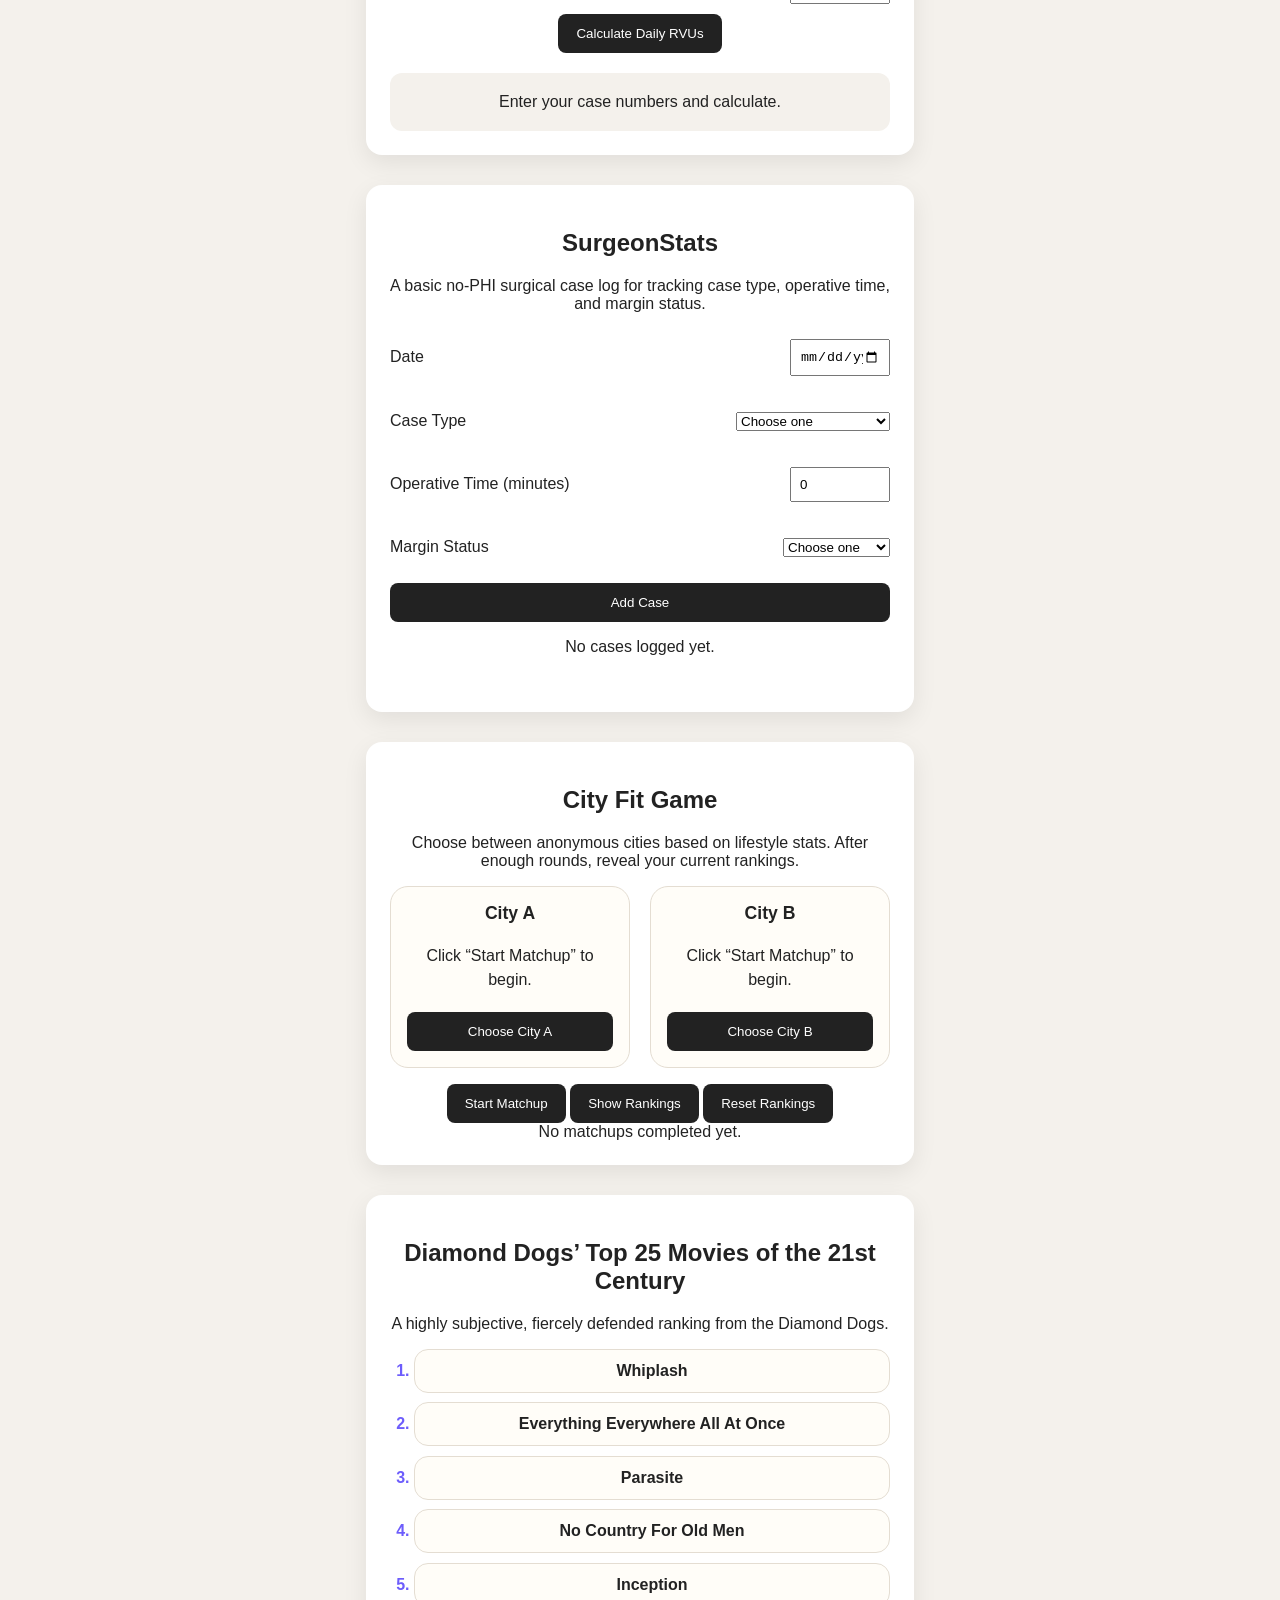
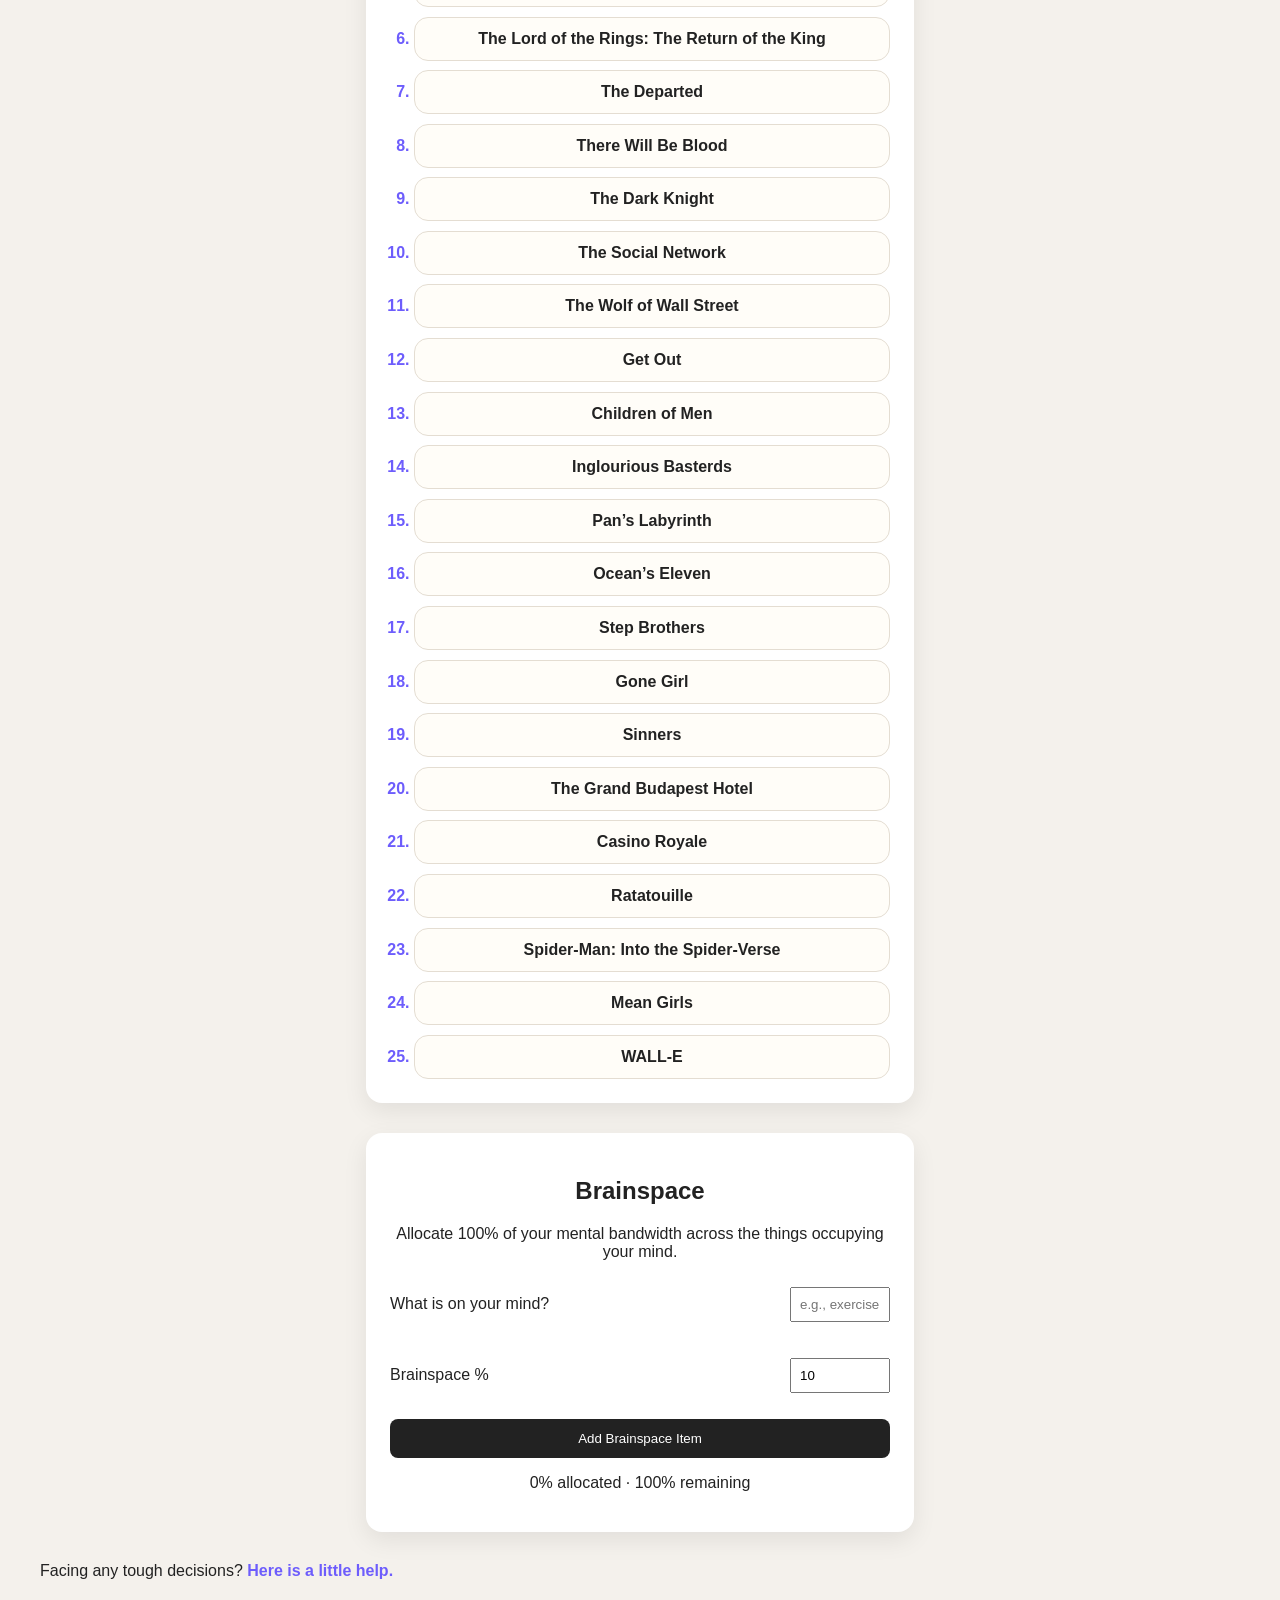
==== commit 1687f731: "Dark Mode" ====
--- a/index.html
+++ b/index.html
@@ -11,7 +11,7 @@
     <h1>Fady's Digital Lab</h1>
     <p>A place to practice programming through useful mini-projects.</p>
   </header>
-
+    <button id="theme-toggle">🌙 Dark Mode</button>
   <main>
 <!--Mantra generator card -->
     <section class="card">
--- a/styles.css
+++ b/styles.css
@@ -6,6 +6,11 @@
   --text: #222;
 }
 
+header {
+  text-align: center;
+  margin-bottom: 40px;
+}
+
 body {
   font-family: Arial, sans-serif;
   background: #f4f1ec;
@@ -14,9 +19,19 @@
   padding: 40px;
 }
 
-header {
-  text-align: center;
-  margin-bottom: 40px;
+body.dark-mode {
+  background-color: #171923;
+  color: #f7fafc;
+}
+
+#theme-toggle {
+  position: fixed;
+  top: 20px;
+  right: 20px;
+  z-index: 1000;
+  padding: 10px 16px;
+  border-radius: 8px;
+  cursor: pointer;
 }
 
 h1 {
@@ -391,3 +406,31 @@
   margin-top: 0.75rem;
   flex-wrap: wrap;
 }
+
+body.dark-mode .card {
+  background-color: #2d3748;
+  color: #f7fafc;
+}
+
+body.dark-mode input,
+body.dark-mode select {
+  background-color: #1a202c;
+  color: #f7fafc;
+  border: 1px solid #718096;
+}
+
+body.dark-mode #theme-toggle {
+  background-color: #4a5568;
+  color: white;
+  border: 1px solid #718096;
+}
+
+/* Dark mode: nested cards and result boxes */
+body.dark-mode .card .card,
+body.dark-mode .result,
+body.dark-mode .result-box,
+body.dark-mode .total,
+body.dark-mode .brainspace-item {
+  background-color: #1a202c;
+  color: #f7fafc;
+}
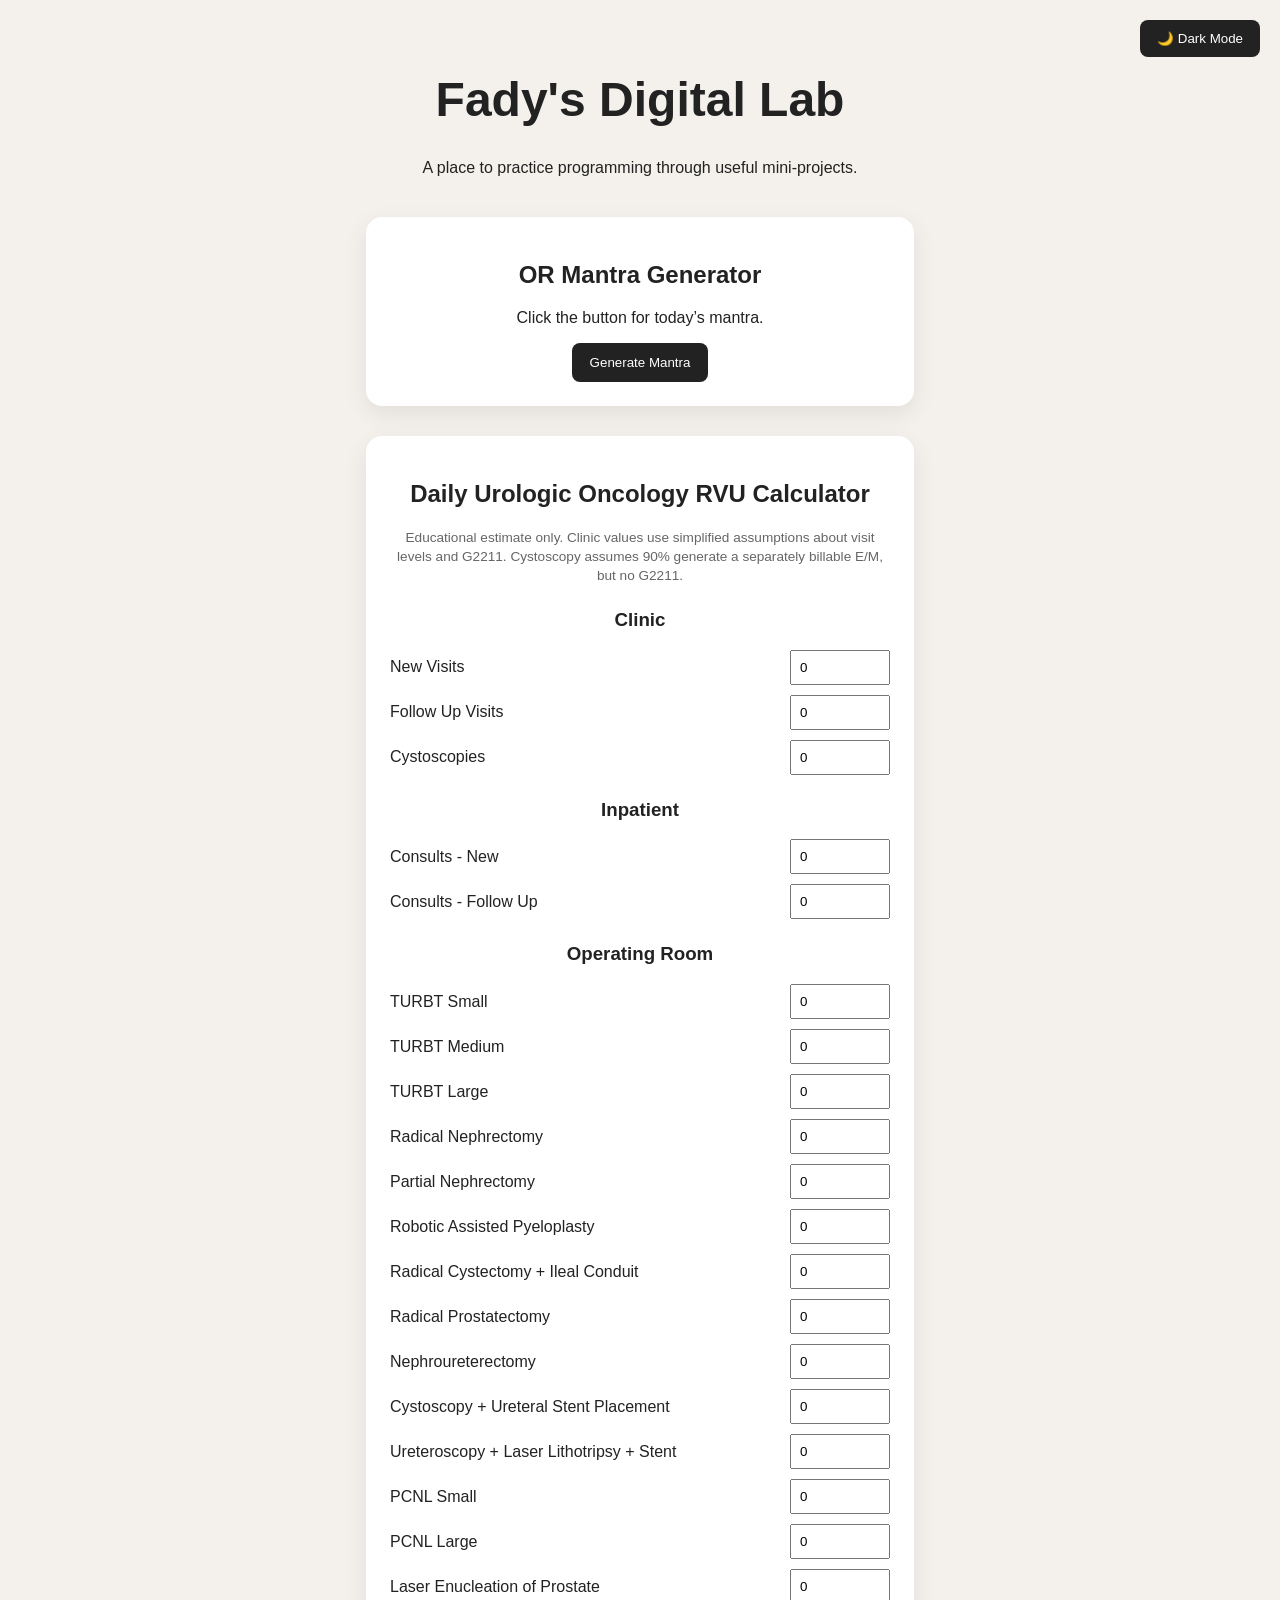
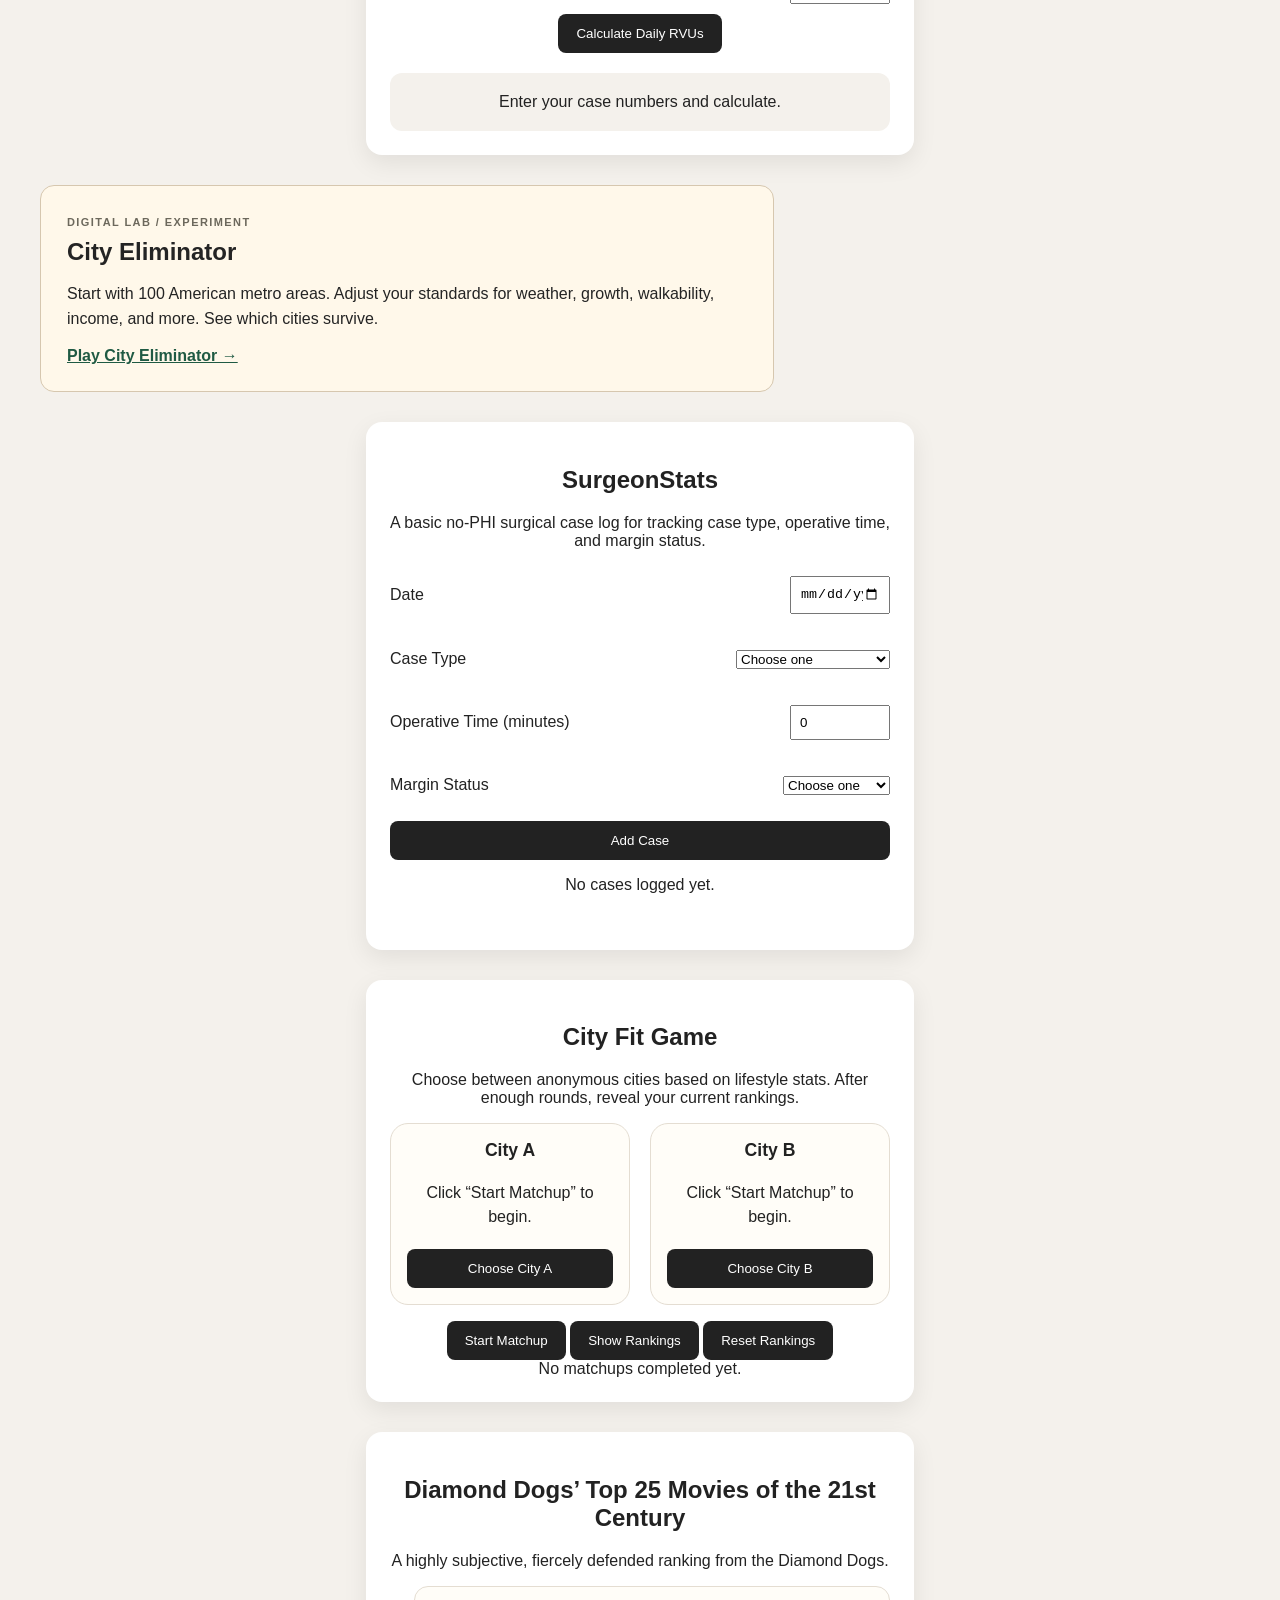
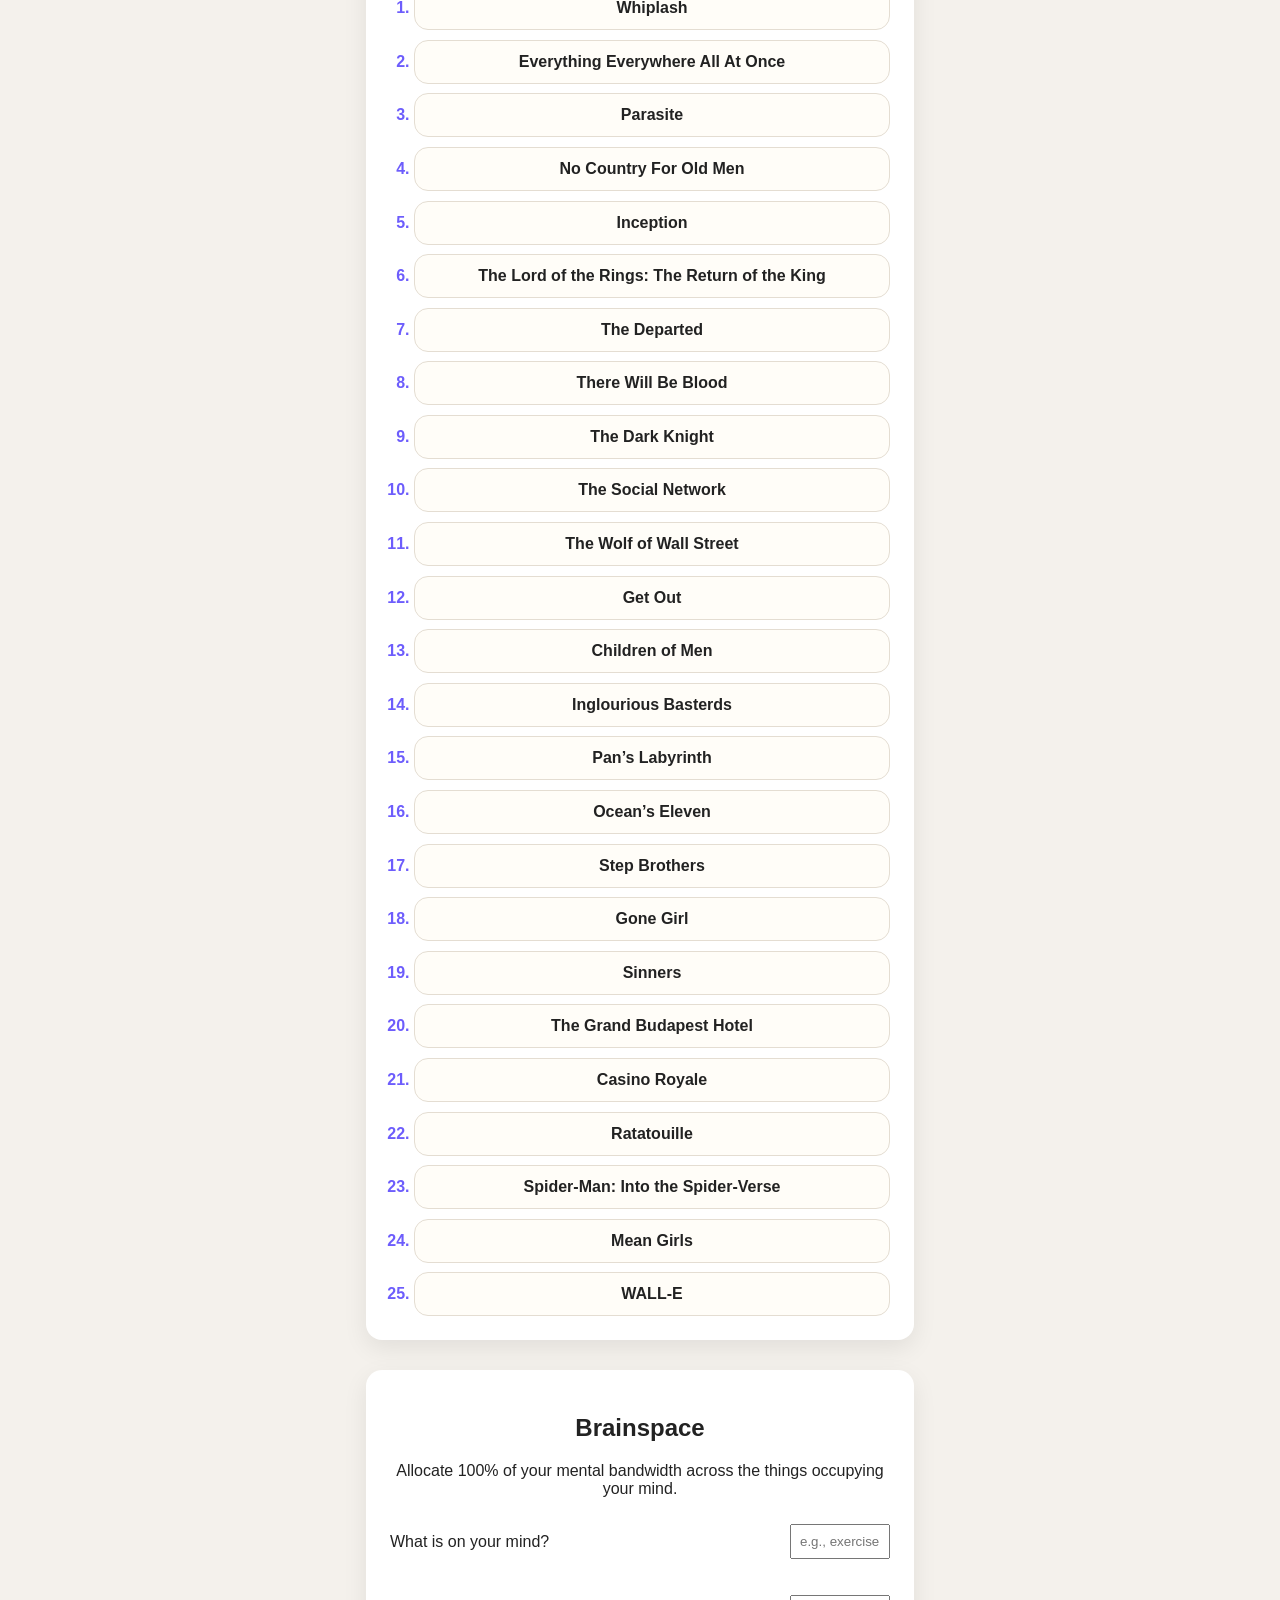
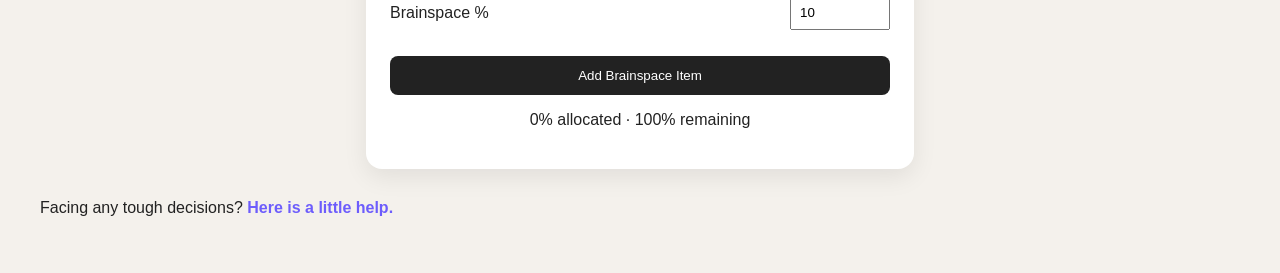
==== commit 5cd420bc: "City Eliminator" ====
--- a/index.html
+++ b/index.html
@@ -136,6 +136,15 @@
   </div>
 
 </section>
+
+<article class="city-link-card">
+  <span class="city-card-kicker">DIGITAL LAB / EXPERIMENT</span>
+  <h2>City Eliminator</h2>
+  <p>Start with 100 American metro areas. Adjust your standards for weather, growth, walkability, income, and more. See which cities survive.</p>
+  <a href="city-game.html">Play City Eliminator →</a>
+</article>
+
+
 <!-- SurgeonStats v0.1-->
 
 <!-- SurgeonStats: basic personal surgical case log -->
--- a/styles.css
+++ b/styles.css
@@ -1,37 +1,82 @@
+/* Shared design tokens. Theme-specific colors are overridden below. */
 :root {
   --accent: #6d5dfc;
   --accent-light: #e8e5ff;
   --border: #e4ddd2;
   --muted: #666;
   --text: #222;
+  --background: #f4f1ec;
+  --surface: #fff;
+  --surface-nested: #fffdf8;
+  --surface-result: var(--background);
+  --button-background: #222;
+  --button-hover: #444;
+  --button-text: #fff;
+  --toggle-background: var(--button-background);
+  --toggle-hover: var(--button-hover);
+  --toggle-border: transparent;
+  --font-family: Arial, sans-serif;
+  --font-size-small: 0.85rem;
+  --space-xs: 4px;
+  --space-sm: 8px;
+  --space-md: 12px;
+  --space-lg: 16px;
+  --space-xl: 20px;
+  --space-2xl: 24px;
+  --space-3xl: 40px;
+  --radius-sm: 8px;
+  --radius-md: 12px;
+  --radius-panel: 14px;
+  --radius-lg: 16px;
+  --radius-option: 18px;
+  --radius-pill: 999px;
+  --card-max-width: 500px;
+  --card-shadow: 0 8px 24px rgba(0, 0, 0, 0.08);
+}
+
+body.dark-mode {
+  --accent: #a99fff;
+  --accent-light: #383254;
+  --border: #718096;
+  --muted: #cbd5e0;
+  --text: #f7fafc;
+  --background: #171923;
+  --surface: #2d3748;
+  --surface-nested: #1a202c;
+  --surface-result: var(--surface-nested);
+  --toggle-background: #4a5568;
+  --toggle-hover: #5a6578;
+  --toggle-border: var(--border);
+  color-scheme: dark;
 }
 
 header {
   text-align: center;
-  margin-bottom: 40px;
+  margin-bottom: var(--space-3xl);
 }
 
 body {
-  font-family: Arial, sans-serif;
-  background: #f4f1ec;
-  color: #222;
+  font-family: var(--font-family);
+  background: var(--background);
+  color: var(--text);
   margin: 0;
-  padding: 40px;
-}
-
-body.dark-mode {
-  background-color: #171923;
-  color: #f7fafc;
+  padding: var(--space-3xl);
 }
 
 #theme-toggle {
   position: fixed;
-  top: 20px;
-  right: 20px;
+  top: var(--space-xl);
+  right: var(--space-xl);
   z-index: 1000;
-  padding: 10px 16px;
-  border-radius: 8px;
+  background: var(--toggle-background);
+  border: 1px solid var(--toggle-border);
+  padding: 10px var(--space-lg);
+  border-radius: var(--radius-sm);
   cursor: pointer;
+}
+
+#theme-toggle:hover {
+  background: var(--toggle-hover);
 }
 
 h1 {
@@ -39,26 +84,26 @@
 }
 
 .card {
-  background: white;
-  max-width: 500px;
-  margin: 30px auto;   /* ← THIS is the key line */
-  padding: 24px;
-  border-radius: 16px;
-  box-shadow: 0 8px 24px rgba(0, 0, 0, 0.08);
+  background: var(--surface);
+  max-width: var(--card-max-width);
+  margin: 30px auto;
+  padding: var(--space-2xl);
+  border-radius: var(--radius-lg);
+  box-shadow: var(--card-shadow);
   text-align: center;
 }
 
 button {
-  padding: 12px 18px;
+  padding: var(--space-md) 18px;
   border: none;
-  border-radius: 8px;
-  background: #222;
-  color: white;
+  border-radius: var(--radius-sm);
+  background: var(--button-background);
+  color: var(--button-text);
   cursor: pointer;
 }
 
 button:hover {
-  background: #444;
+  background: var(--button-hover);
 }
 
 .hidden {
@@ -70,7 +115,7 @@
   margin: 0 auto;
   width: 100%;
   max-width: 300px;
-  border-radius: 12px;
+  border-radius: var(--radius-md);
   margin-bottom: 15px;
 }
 
@@ -78,7 +123,7 @@
   display: flex;
   justify-content: space-between;
   align-items: center;
-  gap: 12px;
+  gap: var(--space-md);
   margin: 10px 0;
 }
 
@@ -89,60 +134,65 @@
 
 .rvu-row input {
   width: 80px;
-  padding: 8px;
+  padding: var(--space-sm);
 }
 
 .disclaimer {
-  font-size: 0.85rem;
-  color: #666;
+  font-size: var(--font-size-small);
+  color: var(--muted);
   line-height: 1.4;
 }
 
 .result-box {
-  margin-top: 20px;
-  padding: 16px;
-  background: #f4f1ec;
-  border-radius: 12px;
+  margin-top: var(--space-xl);
+  padding: var(--space-lg);
+  background: var(--surface-result);
+  border-radius: var(--radius-md);
   line-height: 1.6;
 }
 
 h3 {
-  margin-top: 24px;
-}
-
-.surgeonstats-card {
+  margin-top: var(--space-2xl);
+}
+
+.surgeonstats-card,
+.city-game-card,
+.movie-ranking-card,
+.brainspace-card {
   grid-column: span 2;
 }
 
-.surgeonstats-form {
-  display: grid;
-  gap: 1rem;
-  margin-bottom: 1rem;
+.surgeonstats-form,
+.brainspace-form {
+  display: grid;
+  gap: var(--space-lg);
+  margin-bottom: var(--space-lg);
 }
 
 .surgeonstats-dashboard {
   display: grid;
-  gap: 1rem;
-  margin-top: 1rem;
+  gap: var(--space-lg);
+  margin-top: var(--space-lg);
   text-align: left;
 }
 
 .surgeonstats-metric-grid {
   display: grid;
   grid-template-columns: repeat(2, 1fr);
-  gap: 0.75rem;
-}
-
-.surgeonstats-metric {
-  border: 1px solid var(--border);
-  border-radius: 14px;
-  padding: 0.9rem 1rem;
-  background: #fffdf8;
+  gap: var(--space-md);
+}
+
+.surgeonstats-metric,
+.surgeonstats-analytics-panel {
+  border: 1px solid var(--border);
+  border-radius: var(--radius-panel);
+  padding: 0.9rem var(--space-lg);
+  background: var(--surface-nested);
 }
 
 .surgeonstats-metric-label {
   color: var(--muted);
-  font-size: 0.85rem;
+  font-size: var(--font-size-small);
   font-weight: 700;
   margin-bottom: 0.35rem;
 }
@@ -155,24 +205,17 @@
 
 .surgeonstats-analytics-grid {
   display: grid;
-  gap: 0.75rem;
-}
-
-.surgeonstats-analytics-panel {
-  border: 1px solid var(--border);
-  border-radius: 14px;
-  padding: 0.9rem 1rem;
-  background: #fffdf8;
+  gap: var(--space-md);
 }
 
 .surgeonstats-analytics-panel h3 {
-  margin: 0 0 0.75rem;
+  margin: 0 0 var(--space-md);
 }
 
 .surgeonstats-stat-row {
   display: flex;
   justify-content: space-between;
-  gap: 1rem;
+  gap: var(--space-lg);
   border-bottom: 1px solid var(--border);
   padding: 0.45rem 0;
 }
@@ -181,23 +224,25 @@
   border-bottom: none;
 }
 
-.surgeonstats-list {
-  display: grid;
-  gap: 0.75rem;
-  margin-top: 1rem;
-}
-
-.surgeonstats-case {
-  border: 1px solid var(--border);
-  border-radius: 16px;
-  padding: 0.9rem 1rem;
-  background: #fffdf8;
+.surgeonstats-list,
+.brainspace-list {
+  display: grid;
+  gap: var(--space-md);
+  margin-top: var(--space-lg);
+}
+
+.surgeonstats-case,
+.brainspace-item {
+  border: 1px solid var(--border);
+  border-radius: var(--radius-lg);
+  padding: 0.9rem var(--space-lg);
+  background: var(--surface-nested);
 }
 
 .surgeonstats-case-topline {
   display: flex;
   justify-content: space-between;
-  gap: 1rem;
+  gap: var(--space-lg);
   font-weight: 900;
   margin-bottom: 0.4rem;
 }
@@ -207,47 +252,33 @@
   line-height: 1.5;
 }
 
-@media (max-width: 800px) {
-  .surgeonstats-card {
-    grid-column: span 1;
-  }
-
-  .surgeonstats-metric-grid {
-    grid-template-columns: 1fr;
-  }
-}
-
 .surgeonstats-card ul {
-  margin: 0.5rem 0 0;
-  padding-left: 1.25rem;
+  margin: var(--space-sm) 0 0;
+  padding-left: var(--space-xl);
 }
 
 .surgeonstats-card li {
-  margin-bottom: 0.25rem;
+  margin-bottom: var(--space-xs);
 }
 
 .surgeonstats-case button {
-  margin-top: 0.75rem;
-}
-
-.city-game-card {
-  grid-column: span 2;
+  margin-top: var(--space-md);
 }
 
 .city-matchup {
   display: grid;
   grid-template-columns: 1fr 1fr;
-  gap: 1.25rem;
-  margin-bottom: 1rem;
+  gap: var(--space-xl);
+  margin-bottom: var(--space-lg);
 }
 
 .city-option {
   border: 1px solid var(--border);
-  border-radius: 18px;
-  padding: 1rem;
-  background: #fffdf8;
-  display: grid;
-  gap: 1.25rem;
+  border-radius: var(--radius-option);
+  padding: var(--space-lg);
+  background: var(--surface-nested);
+  display: grid;
+  gap: var(--space-xl);
 }
 
 .city-option h3 {
@@ -257,7 +288,7 @@
 
 .city-stats {
   display: grid;
-  gap: 0.5rem;
+  gap: var(--space-sm);
   color: var(--text);
   line-height: 1.5;
 }
@@ -265,7 +296,7 @@
 .city-stat-row {
   display: flex;
   justify-content: space-between;
-  gap: 1rem;
+  gap: var(--space-lg);
   border-bottom: 1px solid var(--border);
   padding-bottom: 0.35rem;
 }
@@ -276,7 +307,7 @@
 }
 
 .city-results {
-  margin-top: 1rem;
+  margin-top: var(--space-lg);
   display: grid;
   gap: 0.65rem;
 }
@@ -284,21 +315,11 @@
 .city-result-row {
   display: flex;
   justify-content: space-between;
-  gap: 1rem;
-  border: 1px solid var(--border);
-  border-radius: 14px;
-  padding: 0.75rem 1rem;
-  background: #fffdf8;
-}
-
-@media (max-width: 800px) {
-  .city-game-card {
-    grid-column: span 1;
-  }
-
-  .city-matchup {
-    grid-template-columns: 1fr;
-  }
+  gap: var(--space-lg);
+  border: 1px solid var(--border);
+  border-radius: var(--radius-panel);
+  padding: var(--space-md) var(--space-lg);
+  background: var(--surface-nested);
 }
 
 .site-footer a {
@@ -311,22 +332,18 @@
   text-decoration: underline;
 }
 
-.movie-ranking-card {
-  grid-column: span 2;
-}
-
 .movie-ranking-list {
   display: grid;
   gap: 0.6rem;
   margin: 0;
-  padding-left: 1.5rem;
+  padding-left: var(--space-2xl);
 }
 
 .movie-ranking-list li {
-  padding: 0.75rem 1rem;
-  border: 1px solid var(--border);
-  border-radius: 14px;
-  background: #fffdf8;
+  padding: var(--space-md) var(--space-lg);
+  border: 1px solid var(--border);
+  border-radius: var(--radius-panel);
+  background: var(--surface-nested);
   font-weight: 800;
 }
 
@@ -339,98 +356,90 @@
   color: var(--text);
 }
 
-@media (max-width: 800px) {
-  .movie-ranking-card {
-    grid-column: span 1;
-  }
-}
-
-.brainspace-card {
-  grid-column: span 2;
-}
-
-.brainspace-form {
-  display: grid;
-  gap: 1rem;
-  margin-bottom: 1rem;
-}
-
-.brainspace-list {
-  display: grid;
-  gap: 0.75rem;
-  margin-top: 1rem;
-}
-
-.brainspace-item {
-  border: 1px solid var(--border);
-  border-radius: 16px;
-  padding: 0.9rem 1rem;
-  background: #fffdf8;
-}
-
 .brainspace-item-topline {
   display: flex;
   justify-content: space-between;
-  gap: 1rem;
+  gap: var(--space-lg);
   font-weight: 900;
-  margin-bottom: 0.5rem;
+  margin-bottom: var(--space-sm);
 }
 
 .brainspace-bar-track {
-  height: 12px;
+  height: var(--space-md);
   background: var(--accent-light);
-  border-radius: 999px;
+  border-radius: var(--radius-pill);
   overflow: hidden;
 }
 
 .brainspace-bar-fill {
   height: 100%;
   background: var(--accent);
-  border-radius: 999px;
+  border-radius: var(--radius-pill);
+}
+
+.brainspace-actions {
+  display: flex;
+  gap: var(--space-sm);
+  margin-top: var(--space-md);
+  flex-wrap: wrap;
+}
+
+/* Nested surfaces inherit the active theme. */
+body.dark-mode .card .card,
+body.dark-mode .result,
+body.dark-mode .total {
+  background: var(--surface-result);
+  color: var(--text);
+}
+
+body.dark-mode input,
+body.dark-mode select {
+  background: var(--surface-nested);
+  color: var(--text);
+  border: 1px solid var(--border);
 }
 
 @media (max-width: 800px) {
+  .surgeonstats-card,
+  .city-game-card,
+  .movie-ranking-card,
   .brainspace-card {
     grid-column: span 1;
   }
 
-.brainspace-item button {
-  margin-top: 0.75rem;
-}
- 
-}
-
-.brainspace-actions {
-  display: flex;
-  gap: 0.5rem;
-  margin-top: 0.75rem;
-  flex-wrap: wrap;
-}
-
-body.dark-mode .card {
-  background-color: #2d3748;
-  color: #f7fafc;
-}
-
-body.dark-mode input,
-body.dark-mode select {
-  background-color: #1a202c;
-  color: #f7fafc;
-  border: 1px solid #718096;
-}
-
-body.dark-mode #theme-toggle {
-  background-color: #4a5568;
-  color: white;
-  border: 1px solid #718096;
-}
-
-/* Dark mode: nested cards and result boxes */
-body.dark-mode .card .card,
-body.dark-mode .result,
-body.dark-mode .result-box,
-body.dark-mode .total,
-body.dark-mode .brainspace-item {
-  background-color: #1a202c;
-  color: #f7fafc;
-}+  .surgeonstats-metric-grid,
+  .city-matchup {
+    grid-template-columns: 1fr;
+  }
+
+  .brainspace-item button {
+    margin-top: var(--space-md);
+  }
+}
+
+/* Paste at the BOTTOM of your existing styles.css. */
+.city-link-card {
+  padding: 26px;
+  margin: 22px 0;
+  border-radius: 14px;
+  border: 1px solid #d6c7af;
+  background: #fff8ea;
+  color: #242424;
+  max-width: 680px;
+}
+.city-link-card .city-card-kicker {
+  font-size: 11px;
+  letter-spacing: .13em;
+  color: #6c685c;
+  font-weight: 700;
+}
+.city-link-card h2 { margin: 8px 0; }
+.city-link-card p { line-height: 1.55; }
+.city-link-card a { color: #1f5a43; font-weight: bold; }
+body.dark-mode .city-link-card {
+  background: #273647;
+  color: #f4f7fa;
+  border-color: #516578;
+}
+body.dark-mode .city-link-card .city-card-kicker { color: #c3d3da; }
+body.dark-mode .city-link-card a { color: #b9e6c4; }
